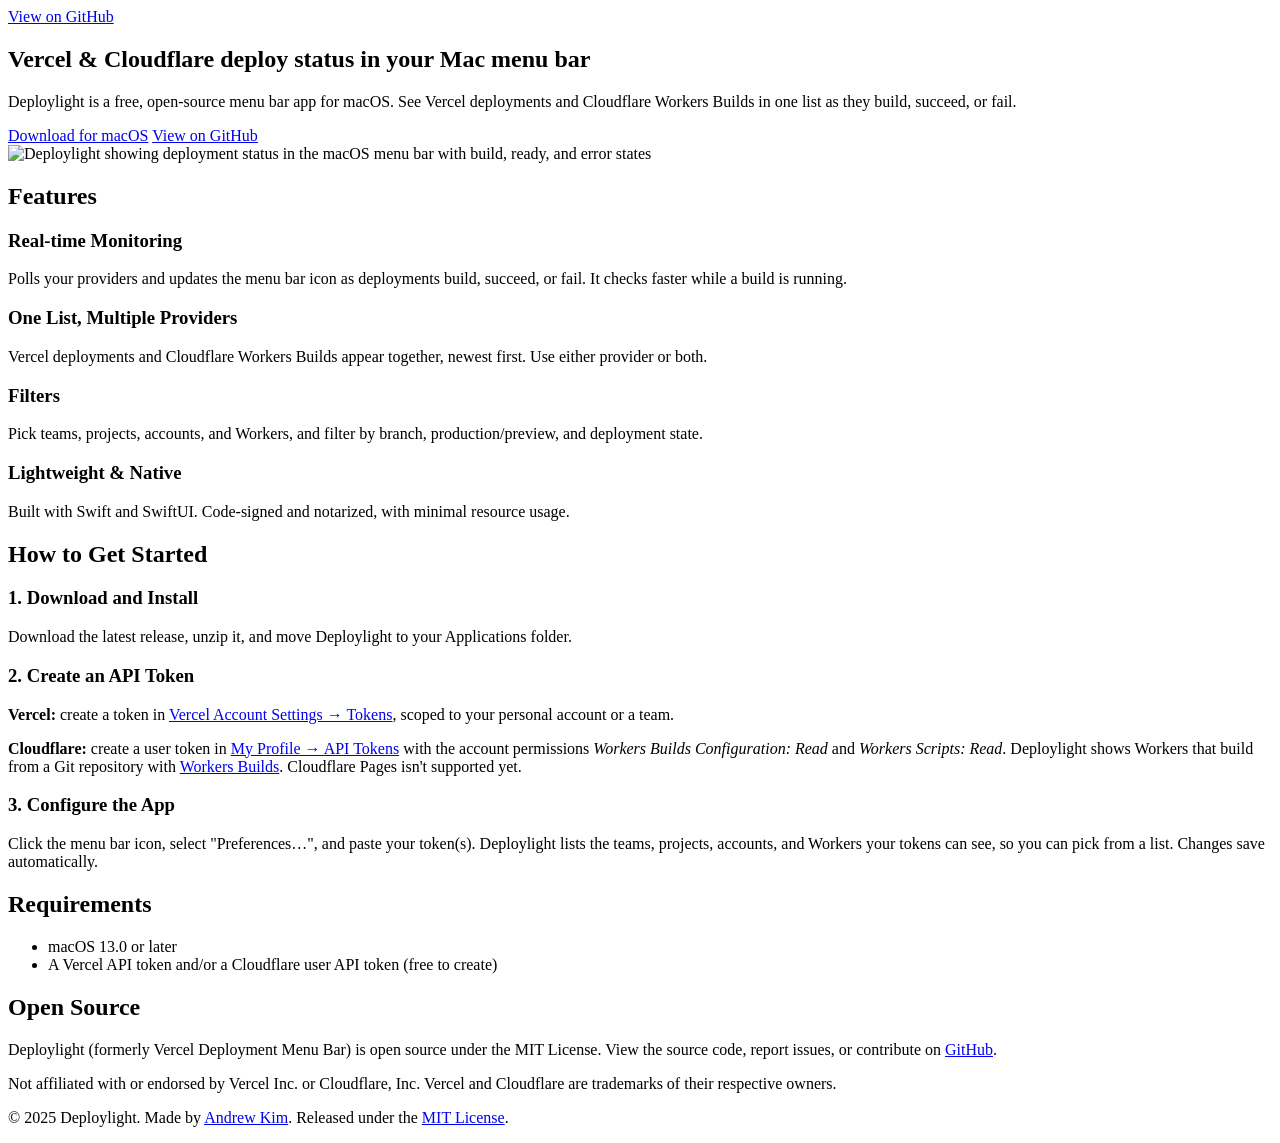
==== docs/index.html @ ec2c2f16 "Credit the maker in the site footer and README Co-Authored-By: Claude Fable 5.2 <noreply@anthropic.c" ====
<!DOCTYPE html>
<html lang="en">
<head>
    <meta charset="UTF-8">
    <meta name="viewport" content="width=device-width, initial-scale=1.0">
    <meta name="description" content="Vercel and Cloudflare deploy status in your Mac menu bar. Deploylight is a free, open-source macOS app that shows Vercel deployments and Cloudflare Workers Builds as they build, succeed, or fail.">
    <title>Vercel &amp; Cloudflare Deploy Status in Your Mac Menu Bar | Deploylight</title>
    <link rel="canonical" href="https://deploylight.akim.workers.dev/">
    <link rel="stylesheet" href="style.css">

    <!-- Structured Data -->
    <script type="application/ld+json">
    {
      "@context": "https://schema.org",
      "@type": "SoftwareApplication",
      "name": "Deploylight",
      "alternateName": "Vercel Deployment Menu Bar",
      "operatingSystem": "macOS 13+",
      "applicationCategory": "DeveloperApplication",
      "description": "Open-source macOS menu bar app that shows Vercel deployment and Cloudflare Workers Builds status in real time.",
      "url": "https://deploylight.akim.workers.dev/",
      "downloadUrl": "https://github.com/andrewk17/deploylight/releases",
      "screenshot": "https://deploylight.akim.workers.dev/img/vercel-menu-bar-deployment-status-macos.png",
      "license": "https://opensource.org/licenses/MIT",
      "offers": { "@type": "Offer", "price": "0", "priceCurrency": "USD" }
    }
    </script>
</head>
<body>
    <header>
        <div class="container">
            <nav>
                <a href="https://github.com/andrewk17/deploylight" class="github-link">View on GitHub</a>
            </nav>
        </div>
    </header>

    <main>
        <section class="hero">
            <div class="container">
                <h1>Vercel &amp; Cloudflare deploy status in your Mac menu bar</h1>
                <p class="subhead">Deploylight is a free, open-source menu bar app for macOS. See Vercel deployments and Cloudflare Workers Builds in one list as they build, succeed, or fail.</p>

                <div class="cta-buttons">
                    <a href="https://github.com/andrewk17/deploylight/releases/latest" class="btn btn-primary">Download for macOS</a>
                    <a href="https://github.com/andrewk17/deploylight" class="btn btn-secondary">View on GitHub</a>
                </div>
            </div>
        </section>

        <section class="screenshot-section">
            <div class="container">
                <img src="img/vercel-menu-bar-deployment-status-macos.png"
                     alt="Deploylight showing deployment status in the macOS menu bar with build, ready, and error states"
                     class="main-screenshot">
            </div>
        </section>

        <section class="features">
            <div class="container">
                <h2>Features</h2>
                <div class="feature-grid">
                    <div class="feature">
                        <h3>Real-time Monitoring</h3>
                        <p>Polls your providers and updates the menu bar icon as deployments build, succeed, or fail. It checks faster while a build is running.</p>
                    </div>
                    <div class="feature">
                        <h3>One List, Multiple Providers</h3>
                        <p>Vercel deployments and Cloudflare Workers Builds appear together, newest first. Use either provider or both.</p>
                    </div>
                    <div class="feature">
                        <h3>Filters</h3>
                        <p>Pick teams, projects, accounts, and Workers, and filter by branch, production/preview, and deployment state.</p>
                    </div>
                    <div class="feature">
                        <h3>Lightweight &amp; Native</h3>
                        <p>Built with Swift and SwiftUI. Code-signed and notarized, with minimal resource usage.</p>
                    </div>
                </div>
            </div>
        </section>

        <section class="how-to">
            <div class="container">
                <h2>How to Get Started</h2>

                <div class="step">
                    <h3>1. Download and Install</h3>
                    <p>Download the latest release, unzip it, and move Deploylight to your Applications folder.</p>
                </div>

                <div class="step">
                    <h3>2. Create an API Token</h3>
                    <p><strong>Vercel:</strong> create a token in <a href="https://vercel.com/account/tokens" target="_blank" rel="noopener">Vercel Account Settings → Tokens</a>, scoped to your personal account or a team.</p>
                    <p><strong>Cloudflare:</strong> create a user token in <a href="https://dash.cloudflare.com/profile/api-tokens" target="_blank" rel="noopener">My Profile → API Tokens</a> with the account permissions <em>Workers Builds Configuration: Read</em> and <em>Workers Scripts: Read</em>. Deploylight shows Workers that build from a Git repository with <a href="https://developers.cloudflare.com/workers/ci-cd/builds/" target="_blank" rel="noopener">Workers Builds</a>. Cloudflare Pages isn't supported yet.</p>
                </div>

                <div class="step">
                    <h3>3. Configure the App</h3>
                    <p>Click the menu bar icon, select "Preferences…", and paste your token(s). Deploylight lists the teams, projects, accounts, and Workers your tokens can see, so you can pick from a list. Changes save automatically.</p>
                </div>
            </div>
        </section>

        <section class="requirements">
            <div class="container">
                <h2>Requirements</h2>
                <ul>
                    <li>macOS 13.0 or later</li>
                    <li>A Vercel API token and/or a Cloudflare user API token (free to create)</li>
                </ul>
            </div>
        </section>

        <section class="open-source">
            <div class="container">
                <h2>Open Source</h2>
                <p>Deploylight (formerly Vercel Deployment Menu Bar) is open source under the MIT License. View the source code, report issues, or contribute on <a href="https://github.com/andrewk17/deploylight">GitHub</a>.</p>
            </div>
        </section>
    </main>

    <footer>
        <div class="container">
            <p class="disclaimer">Not affiliated with or endorsed by Vercel Inc. or Cloudflare, Inc. Vercel and Cloudflare are trademarks of their respective owners.</p>
            <p>&copy; 2025 Deploylight. Made by <a href="https://andrewkim.me" rel="author">Andrew Kim</a>. Released under the <a href="https://opensource.org/licenses/MIT">MIT License</a>.</p>
        </div>
    </footer>
</body>
</html>
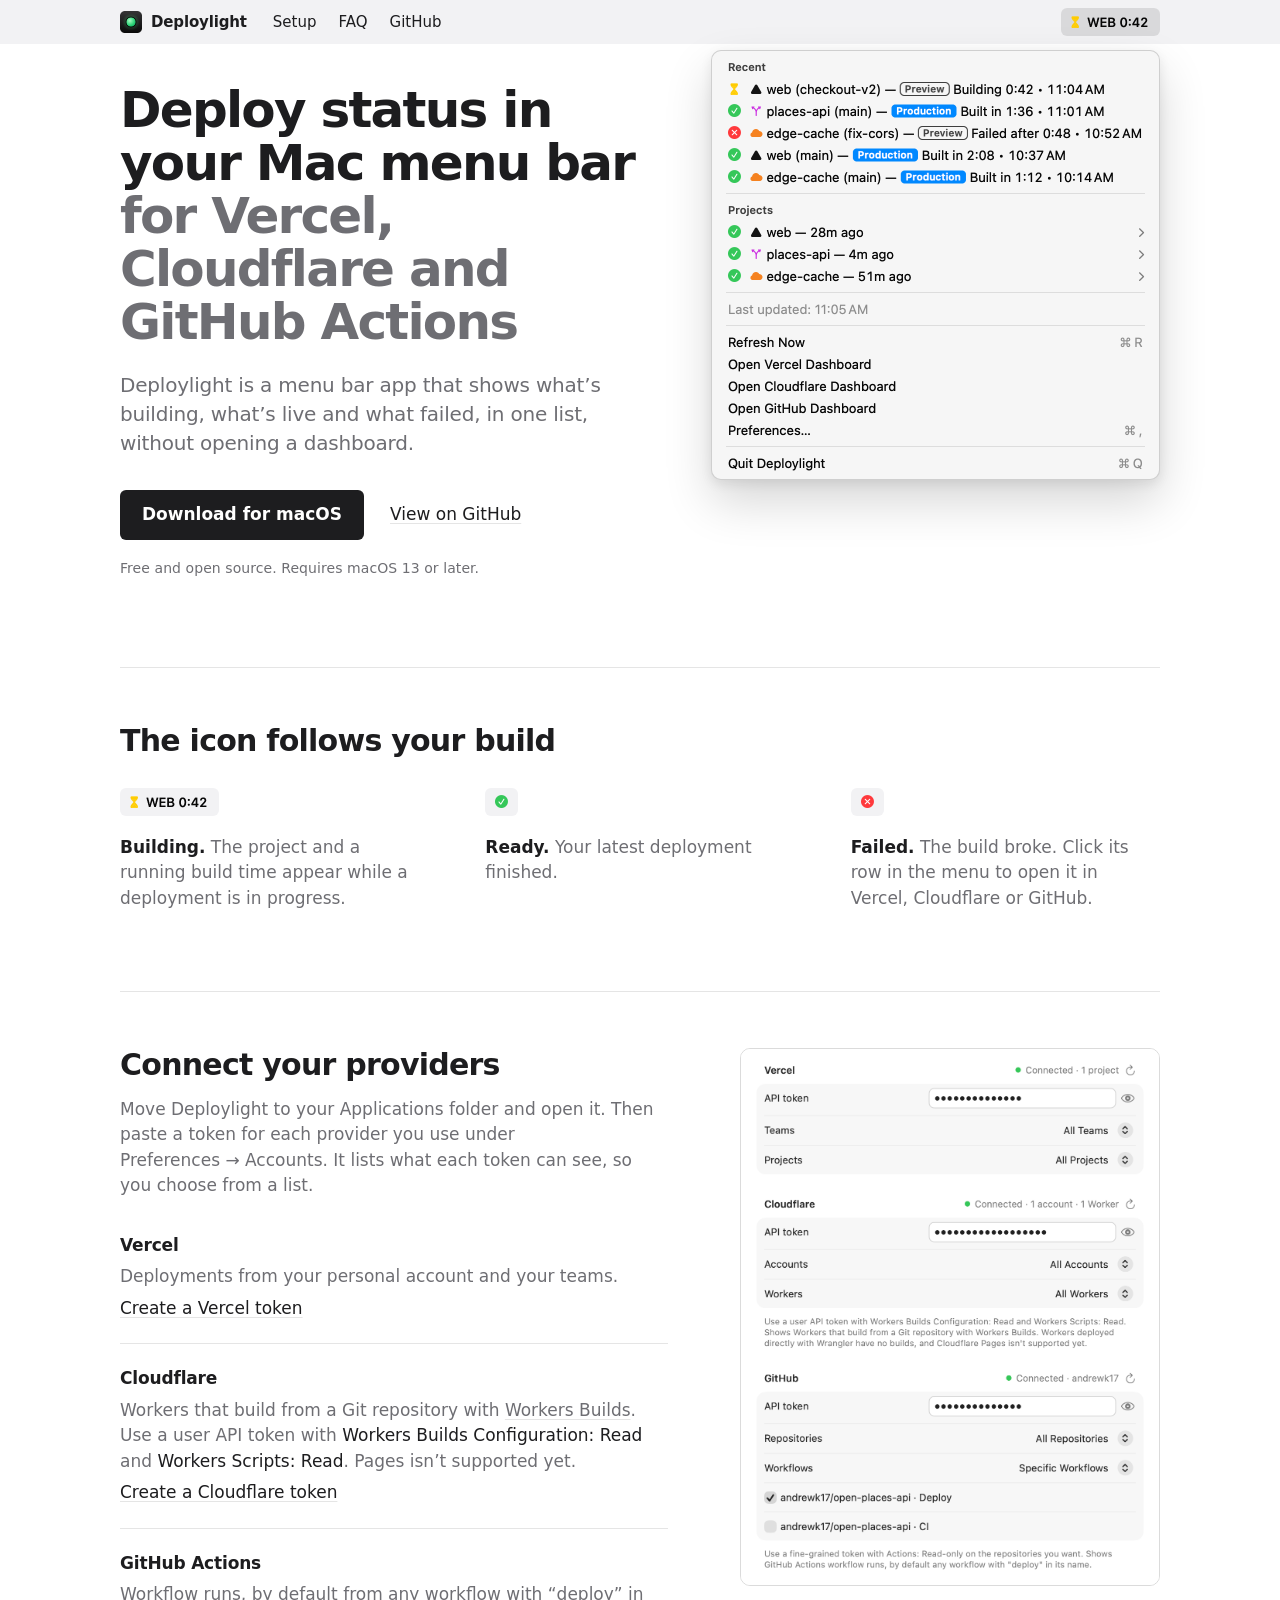
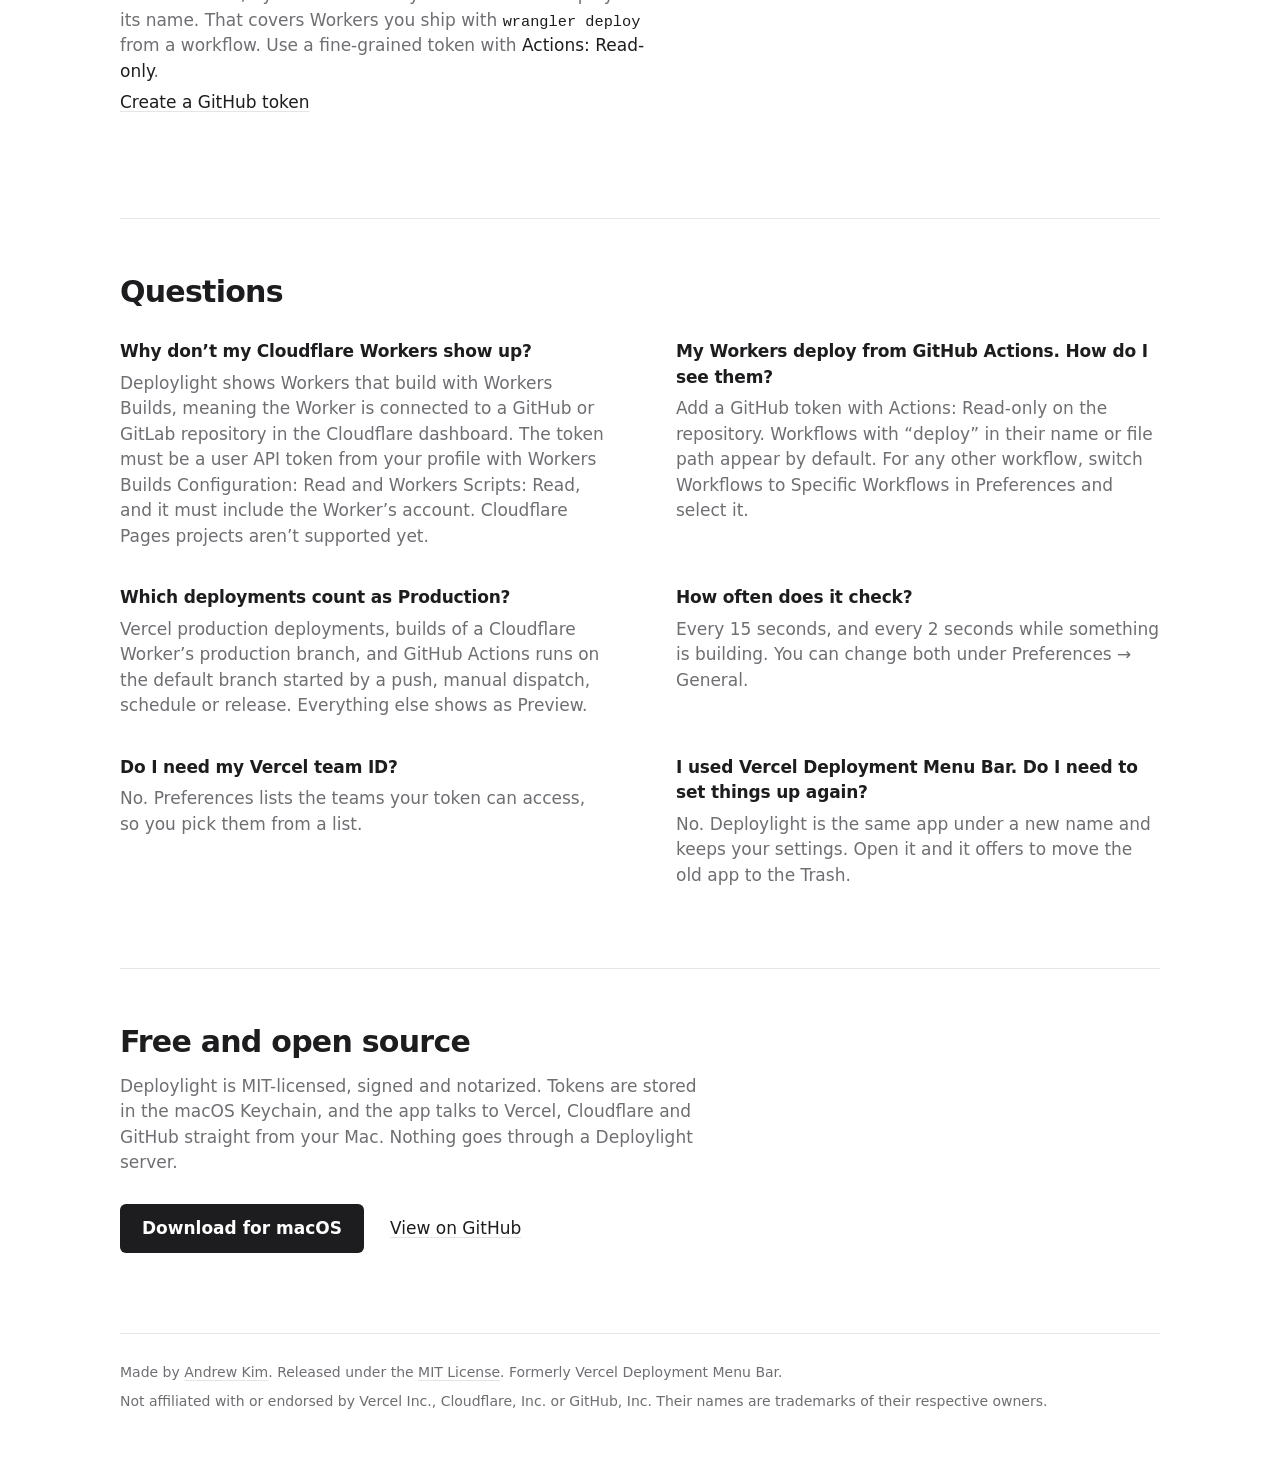
==== commit c4845acc: "Redesign the site and README around the real menu The site header doubles as the Mac menu bar, with " ====
--- a/docs/index.html
+++ b/docs/index.html
@@ -3,127 +3,292 @@
 <head>
     <meta charset="UTF-8">
     <meta name="viewport" content="width=device-width, initial-scale=1.0">
-    <meta name="description" content="Vercel and Cloudflare deploy status in your Mac menu bar. Deploylight is a free, open-source macOS app that shows Vercel deployments and Cloudflare Workers Builds as they build, succeed, or fail.">
-    <title>Vercel &amp; Cloudflare Deploy Status in Your Mac Menu Bar | Deploylight</title>
-    <link rel="canonical" href="https://deploylight.akim.workers.dev/">
+    <meta name="color-scheme" content="light dark">
+    <meta name="description" content="Deploylight is a free, open-source macOS menu bar app that shows Vercel deployments, Cloudflare Workers Builds and GitHub Actions runs as they build, succeed or fail.">
+    <title>Vercel, Cloudflare &amp; GitHub Deploy Status in Your Mac Menu Bar | Deploylight</title>
+    <link rel="canonical" href="https://deploylight.andrewkim.me/">
+    <meta property="og:type" content="website">
+    <meta property="og:site_name" content="Deploylight">
+    <meta property="og:url" content="https://deploylight.andrewkim.me/">
+    <meta property="og:title" content="Deploylight: deploy status in your Mac menu bar">
+    <meta property="og:description" content="Vercel deployments, Cloudflare Workers Builds and GitHub Actions runs in one list. Free and open source.">
+    <meta property="og:image" content="https://deploylight.andrewkim.me/img/deploylight-share.png">
+    <meta property="og:image:width" content="1200">
+    <meta property="og:image:height" content="630">
+    <meta property="og:image:alt" content="The Deploylight menu open under its menu bar icon, listing recent deployments from Vercel, GitHub Actions and Cloudflare.">
+    <meta name="twitter:card" content="summary_large_image">
+    <link rel="icon" type="image/png" href="img/deploylight-icon.png">
     <link rel="stylesheet" href="style.css">
 
-    <!-- Structured Data -->
     <script type="application/ld+json">
     {
       "@context": "https://schema.org",
-      "@type": "SoftwareApplication",
-      "name": "Deploylight",
-      "alternateName": "Vercel Deployment Menu Bar",
-      "operatingSystem": "macOS 13+",
-      "applicationCategory": "DeveloperApplication",
-      "description": "Open-source macOS menu bar app that shows Vercel deployment and Cloudflare Workers Builds status in real time.",
-      "url": "https://deploylight.akim.workers.dev/",
-      "downloadUrl": "https://github.com/andrewk17/deploylight/releases",
-      "screenshot": "https://deploylight.akim.workers.dev/img/vercel-menu-bar-deployment-status-macos.png",
-      "license": "https://opensource.org/licenses/MIT",
-      "offers": { "@type": "Offer", "price": "0", "priceCurrency": "USD" }
+      "@graph": [
+        {
+          "@type": "WebSite",
+          "name": "Deploylight",
+          "url": "https://deploylight.andrewkim.me/"
+        },
+        {
+          "@type": "SoftwareApplication",
+          "name": "Deploylight",
+          "alternateName": "Vercel Deployment Menu Bar",
+          "description": "Deploylight is a free, open-source macOS menu bar app that shows Vercel deployments, Cloudflare Workers Builds and GitHub Actions runs as they build, succeed or fail.",
+          "operatingSystem": "macOS 13 or later",
+          "applicationCategory": "DeveloperApplication",
+          "url": "https://deploylight.andrewkim.me/",
+          "downloadUrl": "https://github.com/andrewk17/deploylight/releases/latest",
+          "image": "https://deploylight.andrewkim.me/img/deploylight-icon.png",
+          "screenshot": "https://deploylight.andrewkim.me/img/deploylight-menu-bar-light.png",
+          "isAccessibleForFree": true,
+          "license": "https://opensource.org/licenses/MIT",
+          "offers": {
+            "@type": "Offer",
+            "price": "0",
+            "priceCurrency": "USD"
+          },
+          "author": {
+            "@type": "Person",
+            "name": "Andrew Kim",
+            "url": "https://andrewkim.me"
+          },
+          "sameAs": [
+            "https://github.com/andrewk17/deploylight"
+          ]
+        },
+        {
+          "@type": "FAQPage",
+          "mainEntity": [
+            {
+              "@type": "Question",
+              "name": "Why don’t my Cloudflare Workers show up?",
+              "acceptedAnswer": {
+                "@type": "Answer",
+                "text": "Deploylight shows Workers that build with Workers Builds, meaning the Worker is connected to a GitHub or GitLab repository in the Cloudflare dashboard. The token must be a user API token from your profile with Workers Builds Configuration: Read and Workers Scripts: Read, and it must include the Worker’s account. Cloudflare Pages projects aren’t supported yet."
+              }
+            },
+            {
+              "@type": "Question",
+              "name": "My Workers deploy from GitHub Actions. How do I see them?",
+              "acceptedAnswer": {
+                "@type": "Answer",
+                "text": "Add a GitHub token with Actions: Read-only on the repository. Workflows with “deploy” in their name or file path appear by default. For any other workflow, switch Workflows to Specific Workflows in Preferences and select it."
+              }
+            },
+            {
+              "@type": "Question",
+              "name": "Which deployments count as Production?",
+              "acceptedAnswer": {
+                "@type": "Answer",
+                "text": "Vercel production deployments, builds of a Cloudflare Worker’s production branch, and GitHub Actions runs on the default branch started by a push, manual dispatch, schedule or release. Everything else shows as Preview."
+              }
+            },
+            {
+              "@type": "Question",
+              "name": "How often does it check?",
+              "acceptedAnswer": {
+                "@type": "Answer",
+                "text": "Every 15 seconds, and every 2 seconds while something is building. You can change both under Preferences → General."
+              }
+            },
+            {
+              "@type": "Question",
+              "name": "Do I need my Vercel team ID?",
+              "acceptedAnswer": {
+                "@type": "Answer",
+                "text": "No. Preferences lists the teams your token can access, so you pick them from a list."
+              }
+            },
+            {
+              "@type": "Question",
+              "name": "I used Vercel Deployment Menu Bar. Do I need to set things up again?",
+              "acceptedAnswer": {
+                "@type": "Answer",
+                "text": "No. Deploylight is the same app under a new name and keeps your settings. Open it and it offers to move the old app to the Trash."
+              }
+            }
+          ]
+        }
+      ]
     }
     </script>
 </head>
 <body>
-    <header>
-        <div class="container">
-            <nav>
-                <a href="https://github.com/andrewk17/deploylight" class="github-link">View on GitHub</a>
+    <header class="bar">
+        <div class="wrap bar-row">
+            <a class="brand" href="/">
+                <img src="img/deploylight-icon.png" alt="" width="22" height="22">
+                Deploylight
+            </a>
+            <nav class="bar-nav">
+                <a href="#setup">Setup</a>
+                <a href="#faq">FAQ</a>
+                <a href="https://github.com/andrewk17/deploylight">GitHub</a>
             </nav>
+            <span class="status-item bar-status" aria-hidden="true">
+                <picture>
+                    <source srcset="img/status-building-dark.png" media="(prefers-color-scheme: dark)">
+                    <img src="img/status-building-light.png" alt="" width="81" height="22">
+                </picture>
+            </span>
         </div>
     </header>
 
     <main>
         <section class="hero">
-            <div class="container">
-                <h1>Vercel &amp; Cloudflare deploy status in your Mac menu bar</h1>
-                <p class="subhead">Deploylight is a free, open-source menu bar app for macOS. See Vercel deployments and Cloudflare Workers Builds in one list as they build, succeed, or fail.</p>
-
-                <div class="cta-buttons">
-                    <a href="https://github.com/andrewk17/deploylight/releases/latest" class="btn btn-primary">Download for macOS</a>
-                    <a href="https://github.com/andrewk17/deploylight" class="btn btn-secondary">View on GitHub</a>
+            <div class="wrap hero-grid">
+                <div class="hero-copy">
+                    <h1>Deploy status in your Mac menu bar <span>for Vercel, Cloudflare and GitHub Actions</span></h1>
+                    <p class="lede">Deploylight is a menu bar app that shows what&rsquo;s building, what&rsquo;s live and what failed, in one list, without opening a dashboard.</p>
+                    <p class="actions">
+                        <a class="button" href="https://github.com/andrewk17/deploylight/releases/latest">Download for macOS</a>
+                        <a href="https://github.com/andrewk17/deploylight">View on GitHub</a>
+                    </p>
+                    <p class="note">Free and open source. Requires macOS 13 or later.</p>
                 </div>
-            </div>
-        </section>
-
-        <section class="screenshot-section">
-            <div class="container">
-                <img src="img/vercel-menu-bar-deployment-status-macos.png"
-                     alt="Deploylight showing deployment status in the macOS menu bar with build, ready, and error states"
-                     class="main-screenshot">
-            </div>
-        </section>
-
-        <section class="features">
-            <div class="container">
-                <h2>Features</h2>
-                <div class="feature-grid">
-                    <div class="feature">
-                        <h3>Real-time Monitoring</h3>
-                        <p>Polls your providers and updates the menu bar icon as deployments build, succeed, or fail. It checks faster while a build is running.</p>
-                    </div>
-                    <div class="feature">
-                        <h3>One List, Multiple Providers</h3>
-                        <p>Vercel deployments and Cloudflare Workers Builds appear together, newest first. Use either provider or both.</p>
-                    </div>
-                    <div class="feature">
-                        <h3>Filters</h3>
-                        <p>Pick teams, projects, accounts, and Workers, and filter by branch, production/preview, and deployment state.</p>
-                    </div>
-                    <div class="feature">
-                        <h3>Lightweight &amp; Native</h3>
-                        <p>Built with Swift and SwiftUI. Code-signed and notarized, with minimal resource usage.</p>
+
+                <figure class="menu-figure">
+                    <span class="status-item figure-status" aria-hidden="true">
+                        <picture>
+                            <source srcset="img/status-building-dark.png" media="(prefers-color-scheme: dark)">
+                            <img src="img/status-building-light.png" alt="" width="81" height="22">
+                        </picture>
+                    </span>
+                    <div class="menu">
+                        <picture>
+                            <source srcset="img/deploylight-menu-dark.png" media="(prefers-color-scheme: dark)">
+                            <img src="img/deploylight-menu-light.png" width="447" height="428"
+                                 alt="The Deploylight menu. Recent deployments from Vercel, GitHub Actions and Cloudflare, each with its branch, a Production or Preview badge, build time and start time: one building, one failed, three ready. Below, a Projects list with each project's latest production deployment.">
+                        </picture>
+                    </div>
+                </figure>
+            </div>
+        </section>
+
+        <section class="section">
+            <div class="wrap">
+                <h2>The icon follows your build</h2>
+                <dl class="states">
+                    <div>
+                        <dt>
+                            <span class="status-item">
+                                <picture>
+                                    <source srcset="img/status-building-dark.png" media="(prefers-color-scheme: dark)">
+                                    <img src="img/status-building-light.png" alt="Hourglass, WEB 0:42" width="81" height="22">
+                                </picture>
+                            </span>
+                        </dt>
+                        <dd><strong>Building.</strong> The project and a running build time appear while a deployment is in progress.</dd>
+                    </div>
+                    <div>
+                        <dt>
+                            <span class="status-item">
+                                <picture>
+                                    <source srcset="img/status-ready-dark.png" media="(prefers-color-scheme: dark)">
+                                    <img src="img/status-ready-light.png" alt="Green check" width="15" height="22">
+                                </picture>
+                            </span>
+                        </dt>
+                        <dd><strong>Ready.</strong> Your latest deployment finished.</dd>
+                    </div>
+                    <div>
+                        <dt>
+                            <span class="status-item">
+                                <picture>
+                                    <source srcset="img/status-failed-dark.png" media="(prefers-color-scheme: dark)">
+                                    <img src="img/status-failed-light.png" alt="Red cross" width="15" height="22">
+                                </picture>
+                            </span>
+                        </dt>
+                        <dd><strong>Failed.</strong> The build broke. Click its row in the menu to open it in Vercel, Cloudflare or GitHub.</dd>
+                    </div>
+                </dl>
+            </div>
+        </section>
+
+        <section class="section" id="setup">
+            <div class="wrap setup-grid">
+                <div>
+                    <h2>Connect your providers</h2>
+                    <p class="intro">Move Deploylight to your Applications folder and open it. Then paste a token for each provider you use under Preferences&nbsp;&rarr;&nbsp;Accounts. It lists what each token can see, so you choose from a list.</p>
+
+                    <div class="providers">
+                        <article>
+                            <h3>Vercel</h3>
+                            <p>Deployments from your personal account and your teams.</p>
+                            <p><a href="https://vercel.com/account/tokens" target="_blank" rel="noopener">Create a Vercel token</a></p>
+                        </article>
+                        <article>
+                            <h3>Cloudflare</h3>
+                            <p>Workers that build from a Git repository with <a href="https://developers.cloudflare.com/workers/ci-cd/builds/" target="_blank" rel="noopener">Workers Builds</a>. Use a user API token with <em>Workers Builds Configuration: Read</em> and <em>Workers Scripts: Read</em>. Pages isn&rsquo;t supported yet.</p>
+                            <p><a href="https://dash.cloudflare.com/profile/api-tokens" target="_blank" rel="noopener">Create a Cloudflare token</a></p>
+                        </article>
+                        <article>
+                            <h3>GitHub Actions</h3>
+                            <p>Workflow runs, by default from any workflow with &ldquo;deploy&rdquo; in its name. That covers Workers you ship with <code>wrangler deploy</code> from a workflow. Use a fine-grained token with <em>Actions: Read-only</em>.</p>
+                            <p><a href="https://github.com/settings/personal-access-tokens/new" target="_blank" rel="noopener">Create a GitHub token</a></p>
+                        </article>
                     </div>
                 </div>
-            </div>
-        </section>
-
-        <section class="how-to">
-            <div class="container">
-                <h2>How to Get Started</h2>
-
-                <div class="step">
-                    <h3>1. Download and Install</h3>
-                    <p>Download the latest release, unzip it, and move Deploylight to your Applications folder.</p>
+
+                <figure class="accounts">
+                    <picture>
+                        <source srcset="img/deploylight-accounts-dark.png" media="(prefers-color-scheme: dark)">
+                        <img src="img/deploylight-accounts-light.png" width="540" height="700" loading="lazy"
+                             alt="Deploylight Preferences, Accounts tab: Vercel, Cloudflare and GitHub each show Connected, with pickers for teams, projects, accounts, Workers, repositories and workflows.">
+                    </picture>
+                </figure>
+            </div>
+        </section>
+
+        <section class="section" id="faq">
+            <div class="wrap">
+                <h2>Questions</h2>
+                <div class="faq">
+                    <article>
+                        <h3>Why don’t my Cloudflare Workers show up?</h3>
+                        <p>Deploylight shows Workers that build with Workers Builds, meaning the Worker is connected to a GitHub or GitLab repository in the Cloudflare dashboard. The token must be a user API token from your profile with Workers Builds Configuration: Read and Workers Scripts: Read, and it must include the Worker’s account. Cloudflare Pages projects aren’t supported yet.</p>
+                    </article>
+                    <article>
+                        <h3>My Workers deploy from GitHub Actions. How do I see them?</h3>
+                        <p>Add a GitHub token with Actions: Read-only on the repository. Workflows with “deploy” in their name or file path appear by default. For any other workflow, switch Workflows to Specific Workflows in Preferences and select it.</p>
+                    </article>
+                    <article>
+                        <h3>Which deployments count as Production?</h3>
+                        <p>Vercel production deployments, builds of a Cloudflare Worker’s production branch, and GitHub Actions runs on the default branch started by a push, manual dispatch, schedule or release. Everything else shows as Preview.</p>
+                    </article>
+                    <article>
+                        <h3>How often does it check?</h3>
+                        <p>Every 15 seconds, and every 2 seconds while something is building. You can change both under Preferences → General.</p>
+                    </article>
+                    <article>
+                        <h3>Do I need my Vercel team ID?</h3>
+                        <p>No. Preferences lists the teams your token can access, so you pick them from a list.</p>
+                    </article>
+                    <article>
+                        <h3>I used Vercel Deployment Menu Bar. Do I need to set things up again?</h3>
+                        <p>No. Deploylight is the same app under a new name and keeps your settings. Open it and it offers to move the old app to the Trash.</p>
+                    </article>
                 </div>
-
-                <div class="step">
-                    <h3>2. Create an API Token</h3>
-                    <p><strong>Vercel:</strong> create a token in <a href="https://vercel.com/account/tokens" target="_blank" rel="noopener">Vercel Account Settings → Tokens</a>, scoped to your personal account or a team.</p>
-                    <p><strong>Cloudflare:</strong> create a user token in <a href="https://dash.cloudflare.com/profile/api-tokens" target="_blank" rel="noopener">My Profile → API Tokens</a> with the account permissions <em>Workers Builds Configuration: Read</em> and <em>Workers Scripts: Read</em>. Deploylight shows Workers that build from a Git repository with <a href="https://developers.cloudflare.com/workers/ci-cd/builds/" target="_blank" rel="noopener">Workers Builds</a>. Cloudflare Pages isn't supported yet.</p>
-                </div>
-
-                <div class="step">
-                    <h3>3. Configure the App</h3>
-                    <p>Click the menu bar icon, select "Preferences…", and paste your token(s). Deploylight lists the teams, projects, accounts, and Workers your tokens can see, so you can pick from a list. Changes save automatically.</p>
-                </div>
-            </div>
-        </section>
-
-        <section class="requirements">
-            <div class="container">
-                <h2>Requirements</h2>
-                <ul>
-                    <li>macOS 13.0 or later</li>
-                    <li>A Vercel API token and/or a Cloudflare user API token (free to create)</li>
-                </ul>
-            </div>
-        </section>
-
-        <section class="open-source">
-            <div class="container">
-                <h2>Open Source</h2>
-                <p>Deploylight (formerly Vercel Deployment Menu Bar) is open source under the MIT License. View the source code, report issues, or contribute on <a href="https://github.com/andrewk17/deploylight">GitHub</a>.</p>
+            </div>
+        </section>
+
+        <section class="section">
+            <div class="wrap closing">
+                <h2>Free and open source</h2>
+                <p class="intro">Deploylight is MIT-licensed, signed and notarized. Tokens are stored in the macOS Keychain, and the app talks to Vercel, Cloudflare and GitHub straight from your Mac. Nothing goes through a Deploylight server.</p>
+                <p class="actions">
+                    <a class="button" href="https://github.com/andrewk17/deploylight/releases/latest">Download for macOS</a>
+                    <a href="https://github.com/andrewk17/deploylight">View on GitHub</a>
+                </p>
             </div>
         </section>
     </main>
 
     <footer>
-        <div class="container">
-            <p class="disclaimer">Not affiliated with or endorsed by Vercel Inc. or Cloudflare, Inc. Vercel and Cloudflare are trademarks of their respective owners.</p>
-            <p>&copy; 2025 Deploylight. Made by <a href="https://andrewkim.me" rel="author">Andrew Kim</a>. Released under the <a href="https://opensource.org/licenses/MIT">MIT License</a>.</p>
+        <div class="wrap">
+            <p>Made by <a href="https://andrewkim.me" rel="author">Andrew Kim</a>. Released under the <a href="https://opensource.org/licenses/MIT">MIT License</a>. Formerly Vercel Deployment Menu Bar.</p>
+            <p>Not affiliated with or endorsed by Vercel Inc., Cloudflare, Inc. or GitHub, Inc. Their names are trademarks of their respective owners.</p>
         </div>
     </footer>
 </body>
--- a/docs/style.css
+++ b/docs/style.css
@@ -0,0 +1,431 @@
+/* Deploylight site. The page is laid out like a Mac desktop: the header is the menu
+   bar and the menu hangs from the status item. Color comes only from the status icons. */
+
+:root {
+    color-scheme: light dark;
+    --page: #ffffff;
+    --ink: #1d1d1f;
+    --ink-soft: #6e6e73;
+    --rule: rgba(0, 0, 0, 0.1);
+    --bar: #f2f2f4;
+    --highlight: rgba(0, 0, 0, 0.1);
+    --menu: #f6f6f6;
+    --menu-edge: rgba(0, 0, 0, 0.16);
+    --menu-shadow: 0 22px 48px rgba(0, 0, 0, 0.16), 0 4px 12px rgba(0, 0, 0, 0.08);
+    --button: #1d1d1f;
+    --button-ink: #ffffff;
+    --frame: rgba(0, 0, 0, 0.14);
+}
+
+@media (prefers-color-scheme: dark) {
+    :root {
+        --page: #151516;
+        --ink: #f5f5f7;
+        --ink-soft: #a1a1a6;
+        --rule: rgba(255, 255, 255, 0.13);
+        --bar: #212123;
+        --highlight: rgba(255, 255, 255, 0.16);
+        --menu: #2a2a2c;
+        --menu-edge: rgba(255, 255, 255, 0.18);
+        --menu-shadow: 0 22px 48px rgba(0, 0, 0, 0.55), 0 0 0 0.5px rgba(0, 0, 0, 0.8);
+        --button: #f5f5f7;
+        --button-ink: #1d1d1f;
+        --frame: rgba(255, 255, 255, 0.16);
+    }
+}
+
+* {
+    margin: 0;
+    padding: 0;
+    box-sizing: border-box;
+}
+
+body {
+    font-family: -apple-system, BlinkMacSystemFont, "SF Pro Text", system-ui, "Segoe UI", Roboto, Helvetica, Arial, sans-serif;
+    font-size: 17px;
+    line-height: 1.5;
+    color: var(--ink);
+    background: var(--page);
+    -webkit-font-smoothing: antialiased;
+    text-rendering: optimizeLegibility;
+}
+
+img {
+    display: block;
+    max-width: 100%;
+    height: auto;
+}
+
+a {
+    color: inherit;
+    text-decoration: underline;
+    text-decoration-color: var(--rule);
+    text-decoration-thickness: 1px;
+    text-underline-offset: 0.2em;
+}
+
+a:hover {
+    text-decoration-color: currentColor;
+}
+
+.wrap {
+    max-width: 1096px;
+    margin: 0 auto;
+    padding: 0 28px;
+}
+
+/* Menu bar */
+.bar {
+    background: var(--bar);
+}
+
+.bar-row {
+    display: flex;
+    align-items: center;
+    gap: 26px;
+    height: 44px;
+    font-size: 15px;
+}
+
+.bar a {
+    text-decoration: none;
+}
+
+.brand {
+    display: flex;
+    align-items: center;
+    gap: 9px;
+    font-weight: 700;
+    letter-spacing: -0.01em;
+}
+
+.bar-nav {
+    display: flex;
+    gap: 22px;
+    font-weight: 500;
+}
+
+.bar-nav a:hover {
+    text-decoration: underline;
+    text-decoration-thickness: 1px;
+    text-underline-offset: 0.25em;
+}
+
+.status-item {
+    display: inline-flex;
+    align-items: center;
+    height: 28px;
+    padding: 0 9px;
+    border-radius: 6px;
+    background: var(--highlight);
+}
+
+.bar-status {
+    margin-left: auto;
+}
+
+/* Hero */
+.hero-grid {
+    display: grid;
+    grid-template-columns: minmax(0, 1fr) 449px;
+    column-gap: 72px;
+    padding-bottom: 88px;
+}
+
+.hero-copy {
+    align-self: center;
+    padding-top: 40px;
+}
+
+h1 {
+    font-size: 50px;
+    font-weight: 700;
+    line-height: 1.06;
+    letter-spacing: -0.035em;
+    text-wrap: balance;
+}
+
+h1 span {
+    display: block;
+    color: var(--ink-soft);
+}
+
+.lede {
+    max-width: 30em;
+    margin-top: 22px;
+    font-size: 20px;
+    line-height: 1.45;
+    letter-spacing: -0.01em;
+    color: var(--ink-soft);
+}
+
+.actions {
+    display: flex;
+    flex-wrap: wrap;
+    align-items: center;
+    gap: 14px 26px;
+    margin-top: 32px;
+    font-weight: 500;
+}
+
+.button {
+    display: inline-block;
+    padding: 12px 22px;
+    border-radius: 6px;
+    background: var(--button);
+    color: var(--button-ink);
+    font-weight: 600;
+    text-decoration: none;
+}
+
+.button:hover {
+    opacity: 0.86;
+}
+
+.note {
+    margin-top: 18px;
+    font-size: 14px;
+    letter-spacing: 0.005em;
+    color: var(--ink-soft);
+}
+
+/* The menu hangs just under the bar, at the size it has on a Mac. */
+.menu-figure {
+    margin-top: 6px;
+}
+
+.figure-status {
+    display: none;
+}
+
+.menu {
+    border: 1px solid var(--menu-edge);
+    border-radius: 10px;
+    background: var(--menu);
+    box-shadow: var(--menu-shadow);
+    overflow: hidden;
+}
+
+/* Sections */
+.section {
+    padding-bottom: 80px;
+}
+
+/* One rule above each section, as wide as the text. */
+.section > .wrap::before {
+    content: "";
+    display: block;
+    grid-column: 1 / -1;
+    margin-bottom: 56px;
+    border-top: 1px solid var(--rule);
+}
+
+h2 {
+    font-size: 30px;
+    font-weight: 700;
+    line-height: 1.15;
+    letter-spacing: -0.025em;
+}
+
+.intro {
+    max-width: 34em;
+    margin-top: 14px;
+    color: var(--ink-soft);
+}
+
+/* Status icon states */
+.states {
+    display: grid;
+    grid-template-columns: repeat(3, minmax(0, 1fr));
+    gap: 28px 56px;
+    margin-top: 30px;
+}
+
+.states .status-item {
+    background: var(--bar);
+}
+
+.states dd {
+    margin-top: 14px;
+    color: var(--ink-soft);
+}
+
+.states strong {
+    font-weight: 600;
+    color: var(--ink);
+}
+
+/* Setup */
+.setup-grid {
+    display: grid;
+    grid-template-columns: minmax(0, 1fr) 420px;
+    column-gap: 72px;
+    align-items: start;
+}
+
+.providers {
+    margin-top: 12px;
+}
+
+.providers article {
+    padding: 22px 0;
+}
+
+.providers article + article {
+    border-top: 1px solid var(--rule);
+}
+
+h3 {
+    font-size: 17px;
+    font-weight: 600;
+    letter-spacing: -0.01em;
+}
+
+.providers p {
+    max-width: 34em;
+    margin-top: 6px;
+    color: var(--ink-soft);
+}
+
+.providers p:last-child {
+    color: var(--ink);
+    font-weight: 500;
+}
+
+.providers em {
+    font-style: normal;
+    color: var(--ink);
+}
+
+code {
+    font-family: ui-monospace, "SF Mono", Menlo, Consolas, monospace;
+    font-size: 0.9em;
+    color: var(--ink);
+}
+
+.accounts img {
+    border: 1px solid var(--frame);
+    border-radius: 10px;
+}
+
+/* Questions */
+.faq {
+    display: grid;
+    grid-template-columns: repeat(2, minmax(0, 1fr));
+    gap: 36px 72px;
+    margin-top: 30px;
+}
+
+.faq p {
+    margin-top: 6px;
+    color: var(--ink-soft);
+}
+
+.closing .actions {
+    margin-top: 28px;
+}
+
+/* Footer */
+footer {
+    padding: 0 0 56px;
+    font-size: 14px;
+    color: var(--ink-soft);
+}
+
+footer .wrap > p:first-child {
+    border-top: 1px solid var(--rule);
+    padding-top: 28px;
+}
+
+footer p + p {
+    margin-top: 8px;
+}
+
+/* Narrow screens: one column, and the status item moves down to sit on its menu. */
+@media (max-width: 960px) {
+    .wrap {
+        padding: 0 20px;
+    }
+
+    .bar-row {
+        gap: 20px;
+    }
+
+    .bar-status {
+        display: none;
+    }
+
+    .bar-nav {
+        margin-left: auto;
+    }
+
+    .hero-grid {
+        grid-template-columns: minmax(0, 1fr);
+        padding-bottom: 56px;
+    }
+
+    .hero-copy {
+        padding-top: 48px;
+    }
+
+    h1 {
+        font-size: 40px;
+    }
+
+    .lede {
+        font-size: 18px;
+    }
+
+    .menu-figure {
+        display: flex;
+        flex-direction: column;
+        align-items: flex-end;
+        gap: 6px;
+        max-width: 449px;
+        margin-top: 44px;
+    }
+
+    .figure-status {
+        display: inline-flex;
+    }
+
+    .section {
+        padding-bottom: 56px;
+    }
+
+    .section > .wrap::before {
+        margin-bottom: 40px;
+    }
+
+    h2 {
+        font-size: 26px;
+    }
+
+    .states {
+        grid-template-columns: minmax(0, 1fr);
+    }
+
+    .faq {
+        grid-template-columns: minmax(0, 1fr);
+        row-gap: 28px;
+    }
+
+    .setup-grid {
+        grid-template-columns: minmax(0, 1fr);
+        row-gap: 32px;
+    }
+
+    .accounts {
+        max-width: 420px;
+    }
+}
+
+@media (max-width: 480px) {
+    .actions {
+        gap: 14px 20px;
+    }
+
+    .button {
+        padding: 12px 18px;
+    }
+}
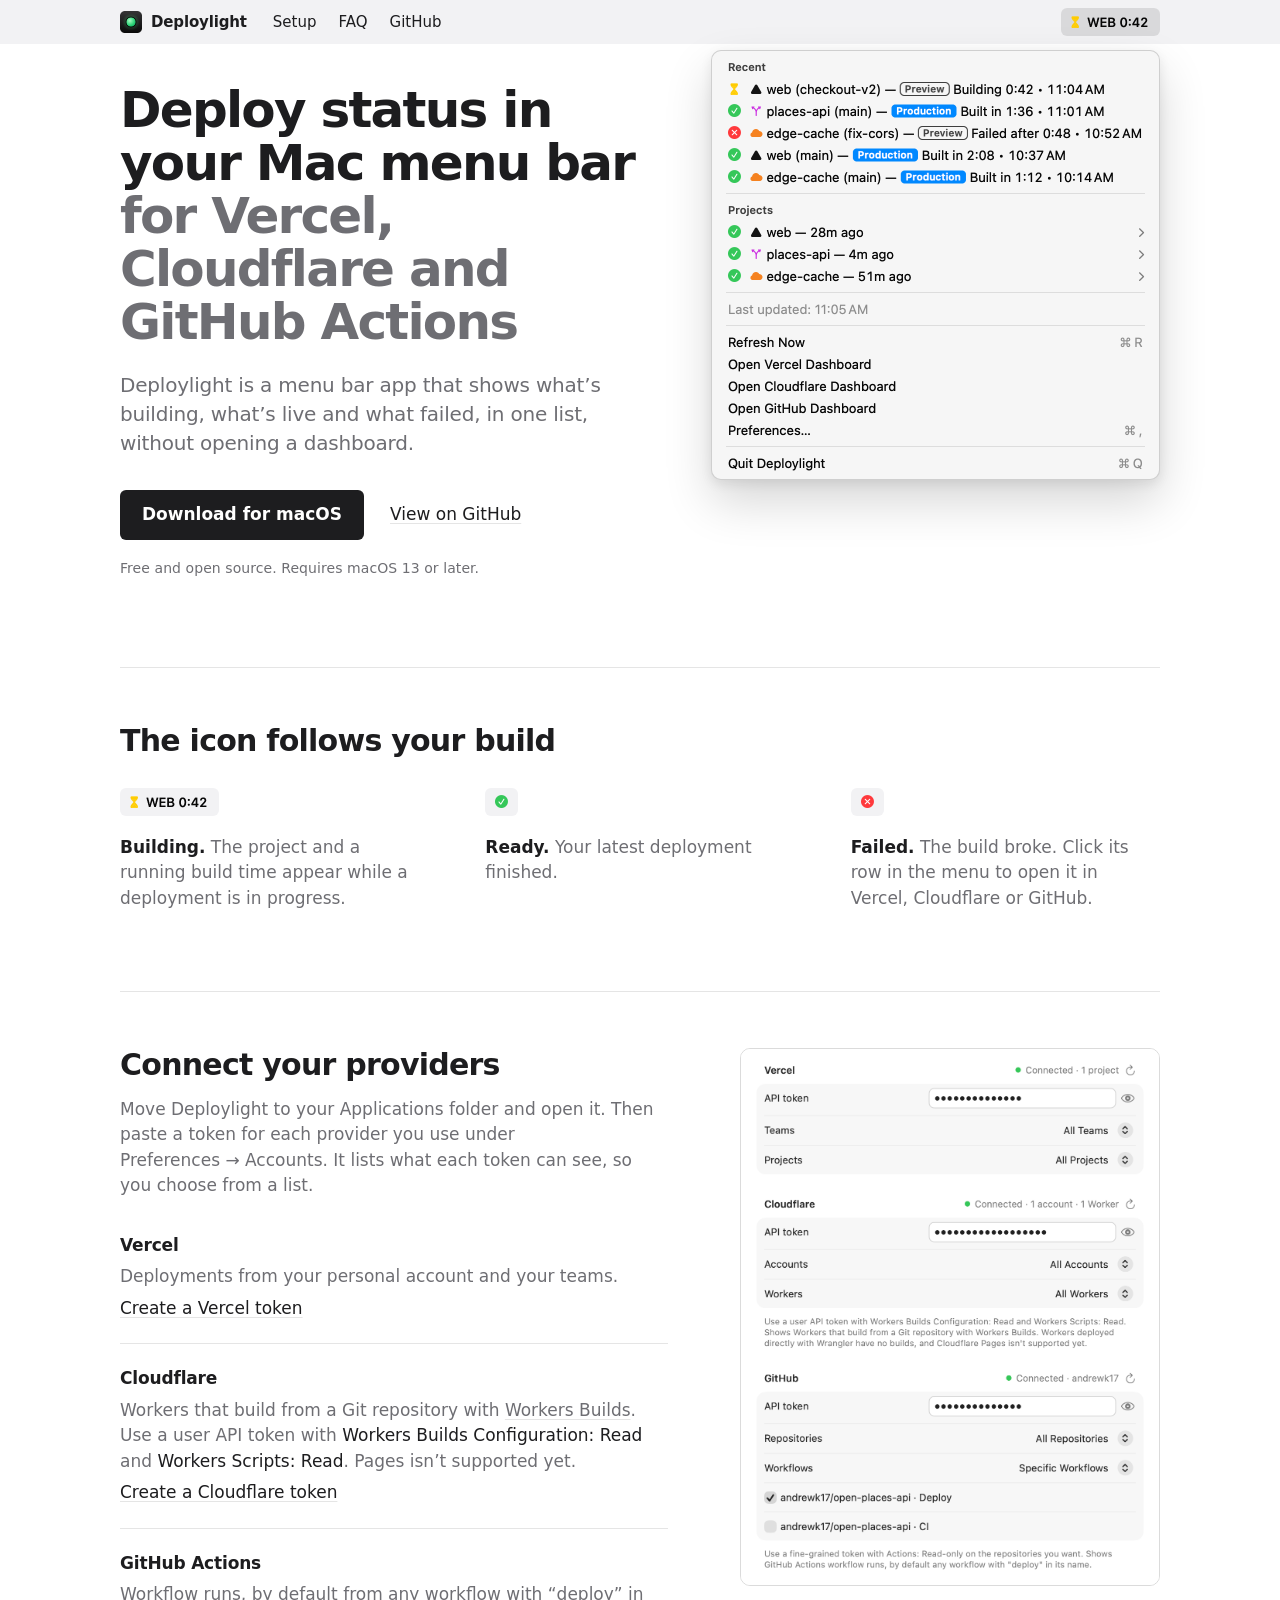
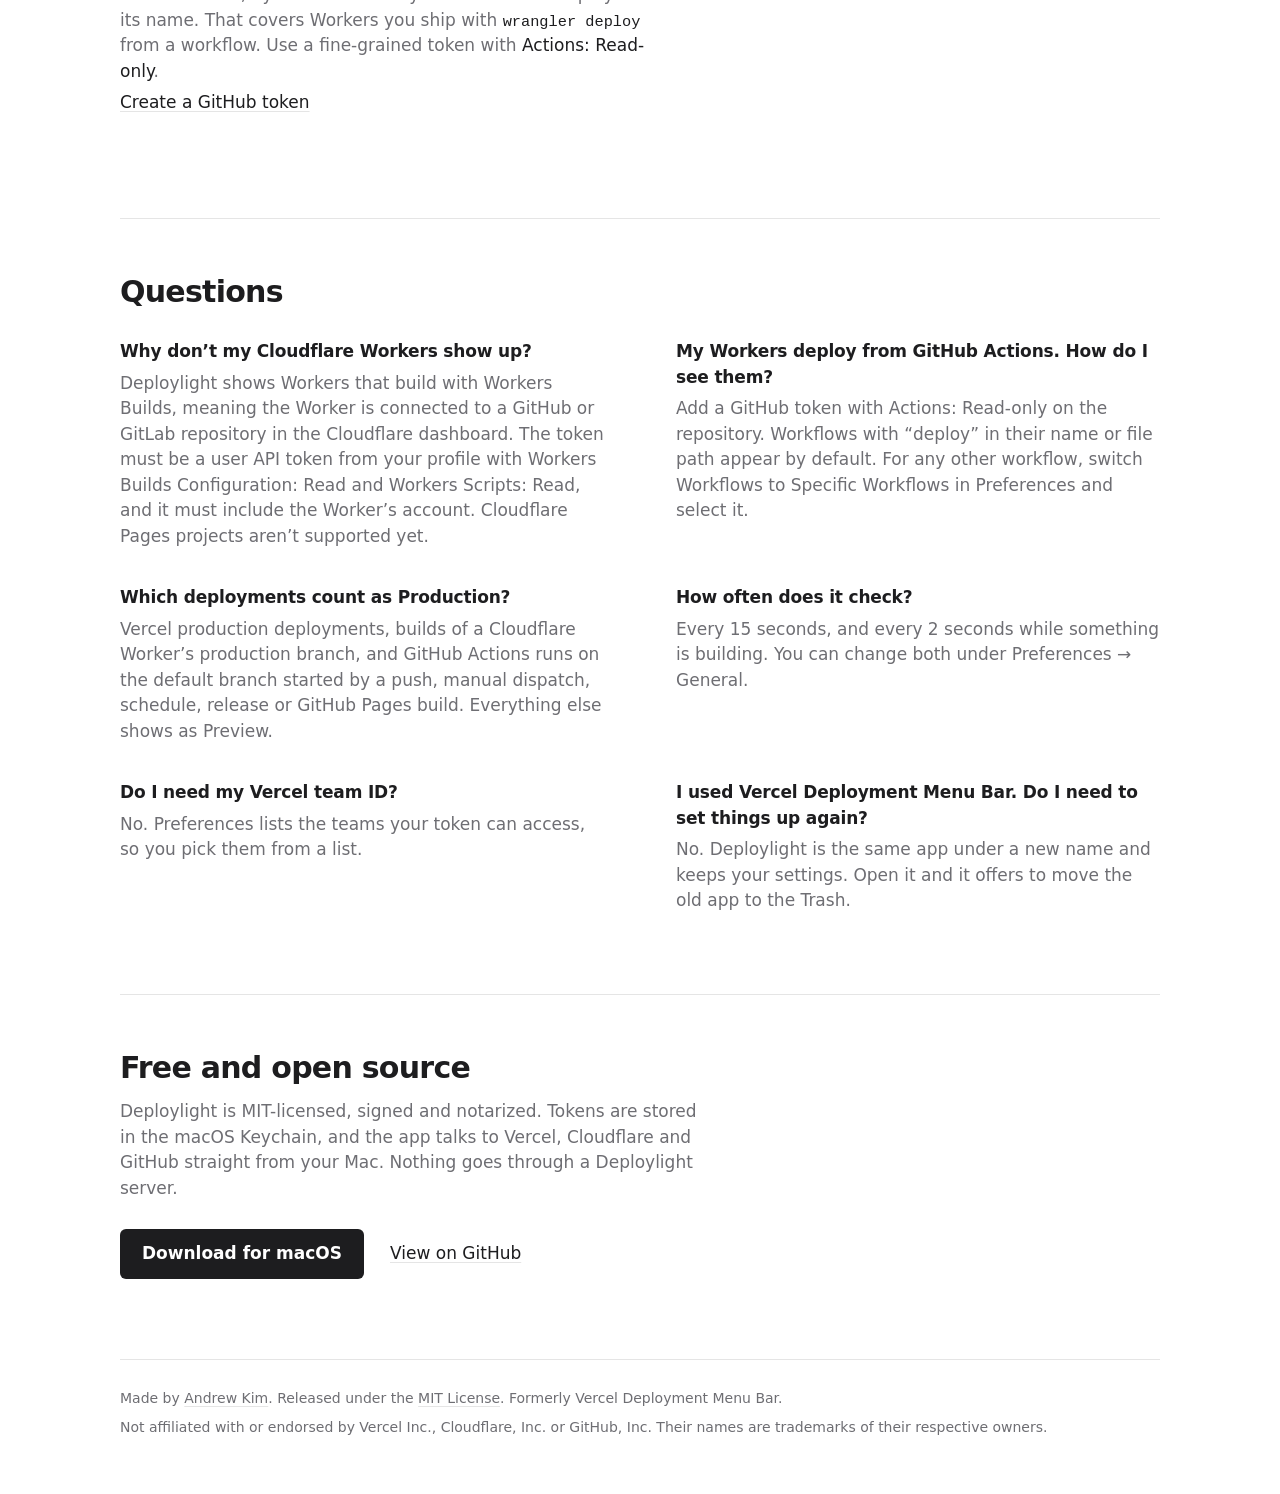
==== commit b10db9cb: "Label GitHub Pages builds on the default branch as Production GitHub runs its own "pages build and d" ====
--- a/docs/index.html
+++ b/docs/index.html
@@ -80,7 +80,7 @@
               "name": "Which deployments count as Production?",
               "acceptedAnswer": {
                 "@type": "Answer",
-                "text": "Vercel production deployments, builds of a Cloudflare Worker’s production branch, and GitHub Actions runs on the default branch started by a push, manual dispatch, schedule or release. Everything else shows as Preview."
+                "text": "Vercel production deployments, builds of a Cloudflare Worker’s production branch, and GitHub Actions runs on the default branch started by a push, manual dispatch, schedule, release or GitHub Pages build. Everything else shows as Preview."
               }
             },
             {
@@ -255,7 +255,7 @@
                     </article>
                     <article>
                         <h3>Which deployments count as Production?</h3>
-                        <p>Vercel production deployments, builds of a Cloudflare Worker’s production branch, and GitHub Actions runs on the default branch started by a push, manual dispatch, schedule or release. Everything else shows as Preview.</p>
+                        <p>Vercel production deployments, builds of a Cloudflare Worker’s production branch, and GitHub Actions runs on the default branch started by a push, manual dispatch, schedule, release or GitHub Pages build. Everything else shows as Preview.</p>
                     </article>
                     <article>
                         <h3>How often does it check?</h3>
--- a/docs/style.css
+++ b/docs/style.css
@@ -429,3 +429,10 @@
         padding: 12px 18px;
     }
 }
+
+@media (max-width: 370px) {
+    /* Too narrow for three links beside the name. GitHub is linked from the hero. */
+    .bar-nav a:last-child {
+        display: none;
+    }
+}
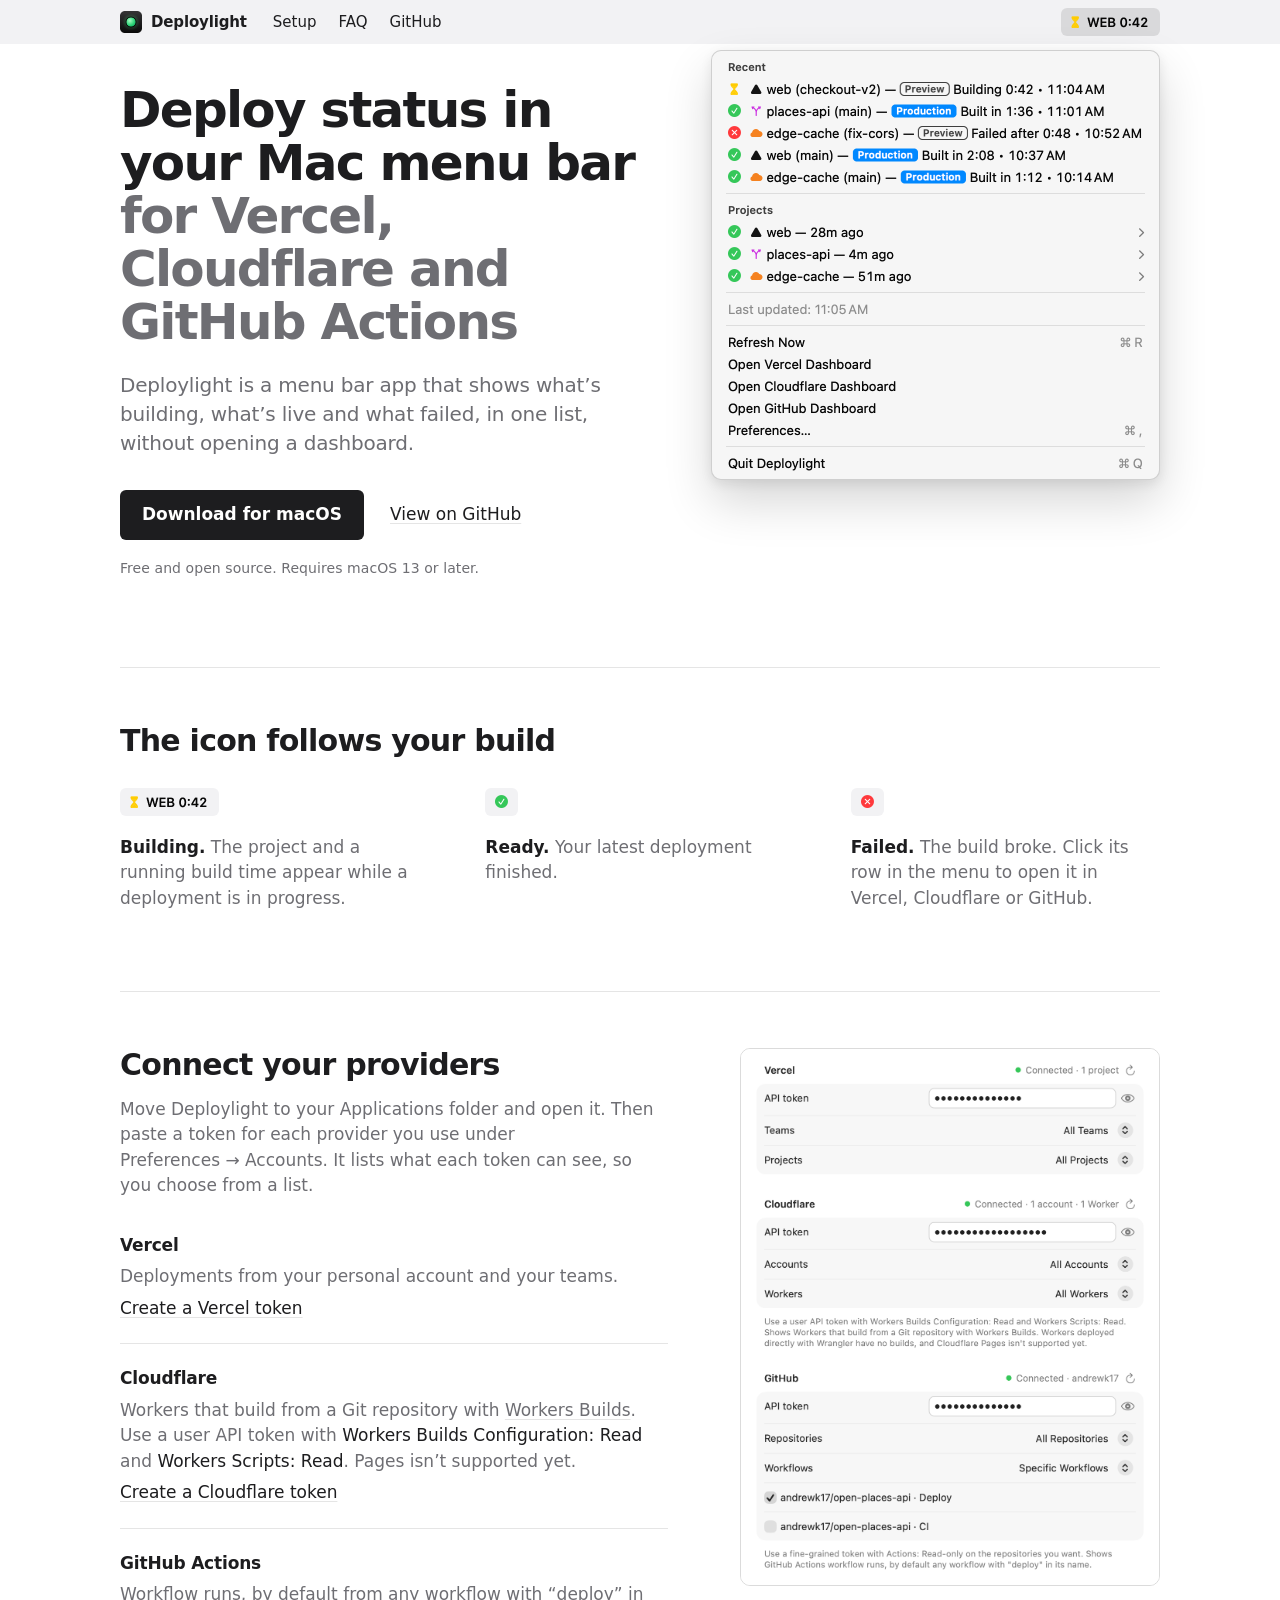
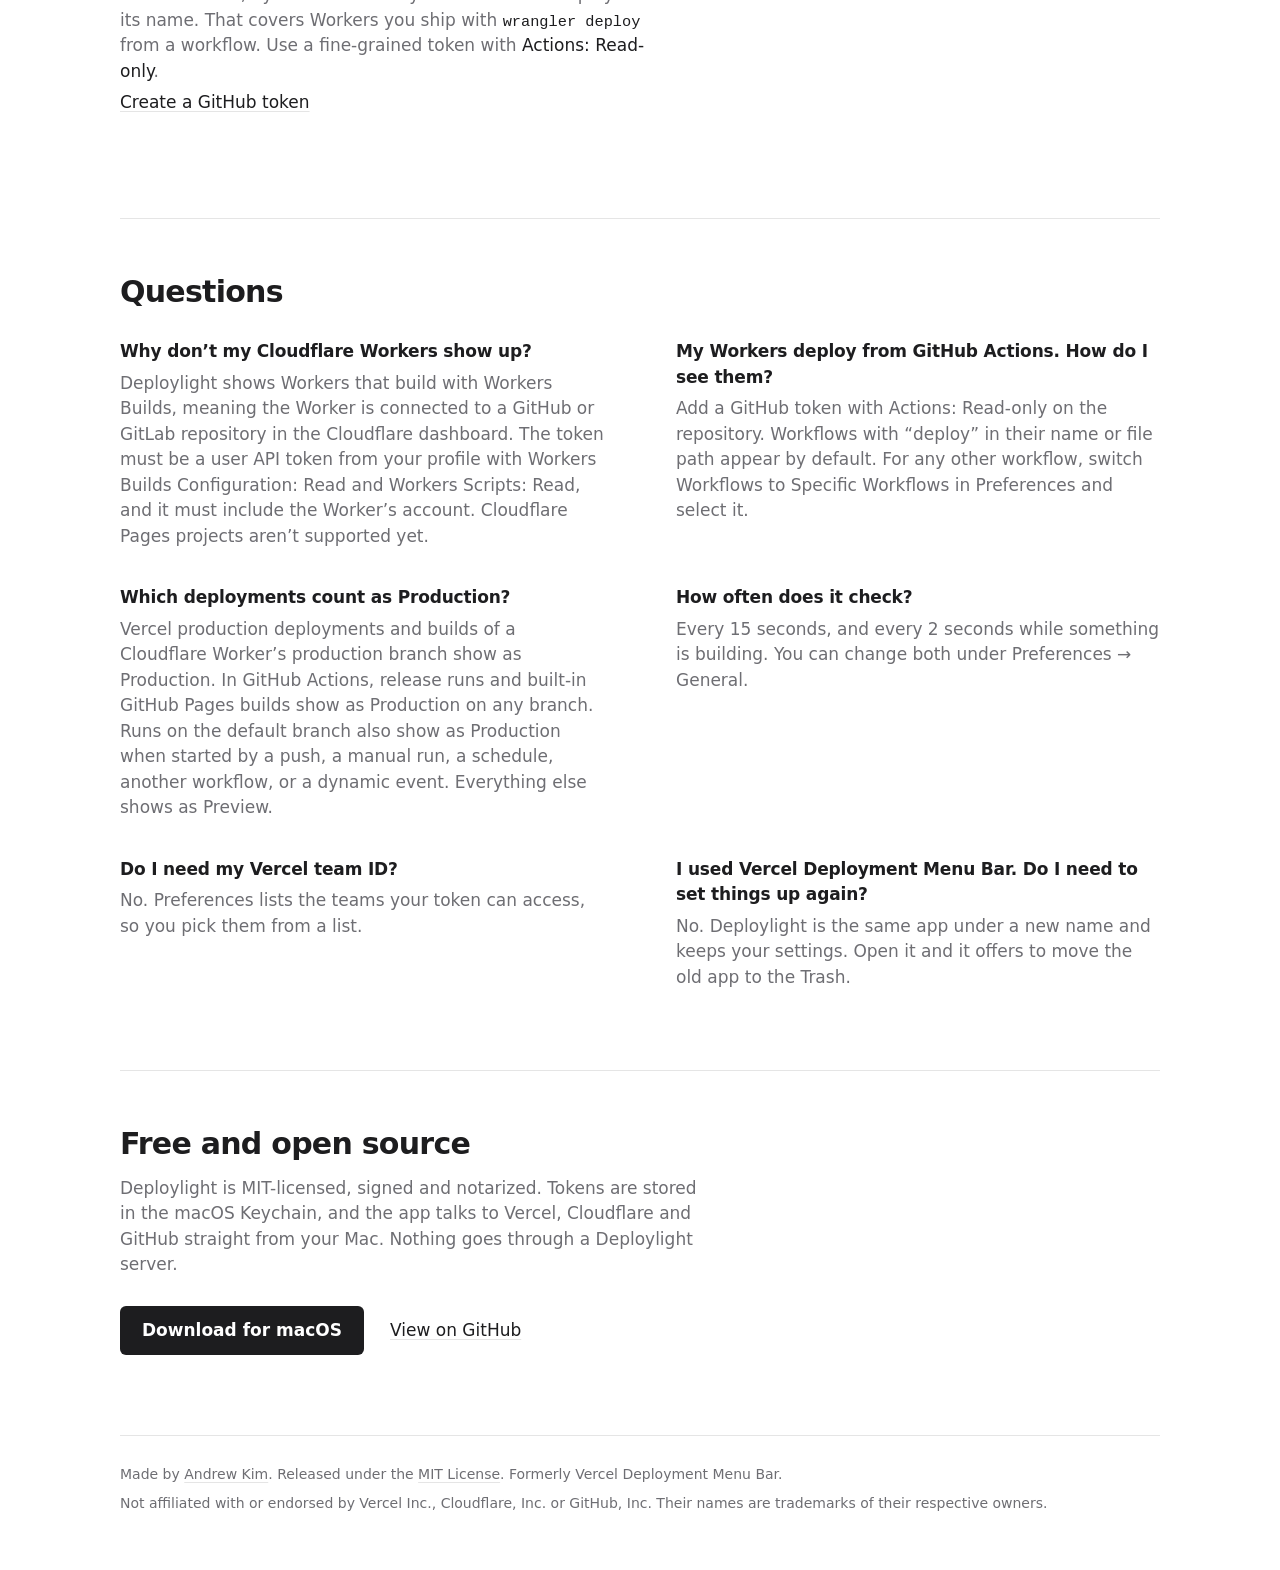
==== commit eae632b1: "Fix GitHub Actions polling and labels for 0.5.0" ====
--- a/docs/index.html
+++ b/docs/index.html
@@ -80,7 +80,7 @@
               "name": "Which deployments count as Production?",
               "acceptedAnswer": {
                 "@type": "Answer",
-                "text": "Vercel production deployments, builds of a Cloudflare Worker’s production branch, and GitHub Actions runs on the default branch started by a push, manual dispatch, schedule, release or GitHub Pages build. Everything else shows as Preview."
+                "text": "Vercel production deployments and builds of a Cloudflare Worker’s production branch show as Production. In GitHub Actions, release runs and built-in GitHub Pages builds show as Production on any branch. Runs on the default branch also show as Production when started by a push, a manual run, a schedule, another workflow, or a dynamic event. Everything else shows as Preview."
               }
             },
             {
@@ -255,7 +255,7 @@
                     </article>
                     <article>
                         <h3>Which deployments count as Production?</h3>
-                        <p>Vercel production deployments, builds of a Cloudflare Worker’s production branch, and GitHub Actions runs on the default branch started by a push, manual dispatch, schedule, release or GitHub Pages build. Everything else shows as Preview.</p>
+                        <p>Vercel production deployments and builds of a Cloudflare Worker’s production branch show as Production. In GitHub Actions, release runs and built-in GitHub Pages builds show as Production on any branch. Runs on the default branch also show as Production when started by a push, a manual run, a schedule, another workflow, or a dynamic event. Everything else shows as Preview.</p>
                     </article>
                     <article>
                         <h3>How often does it check?</h3>
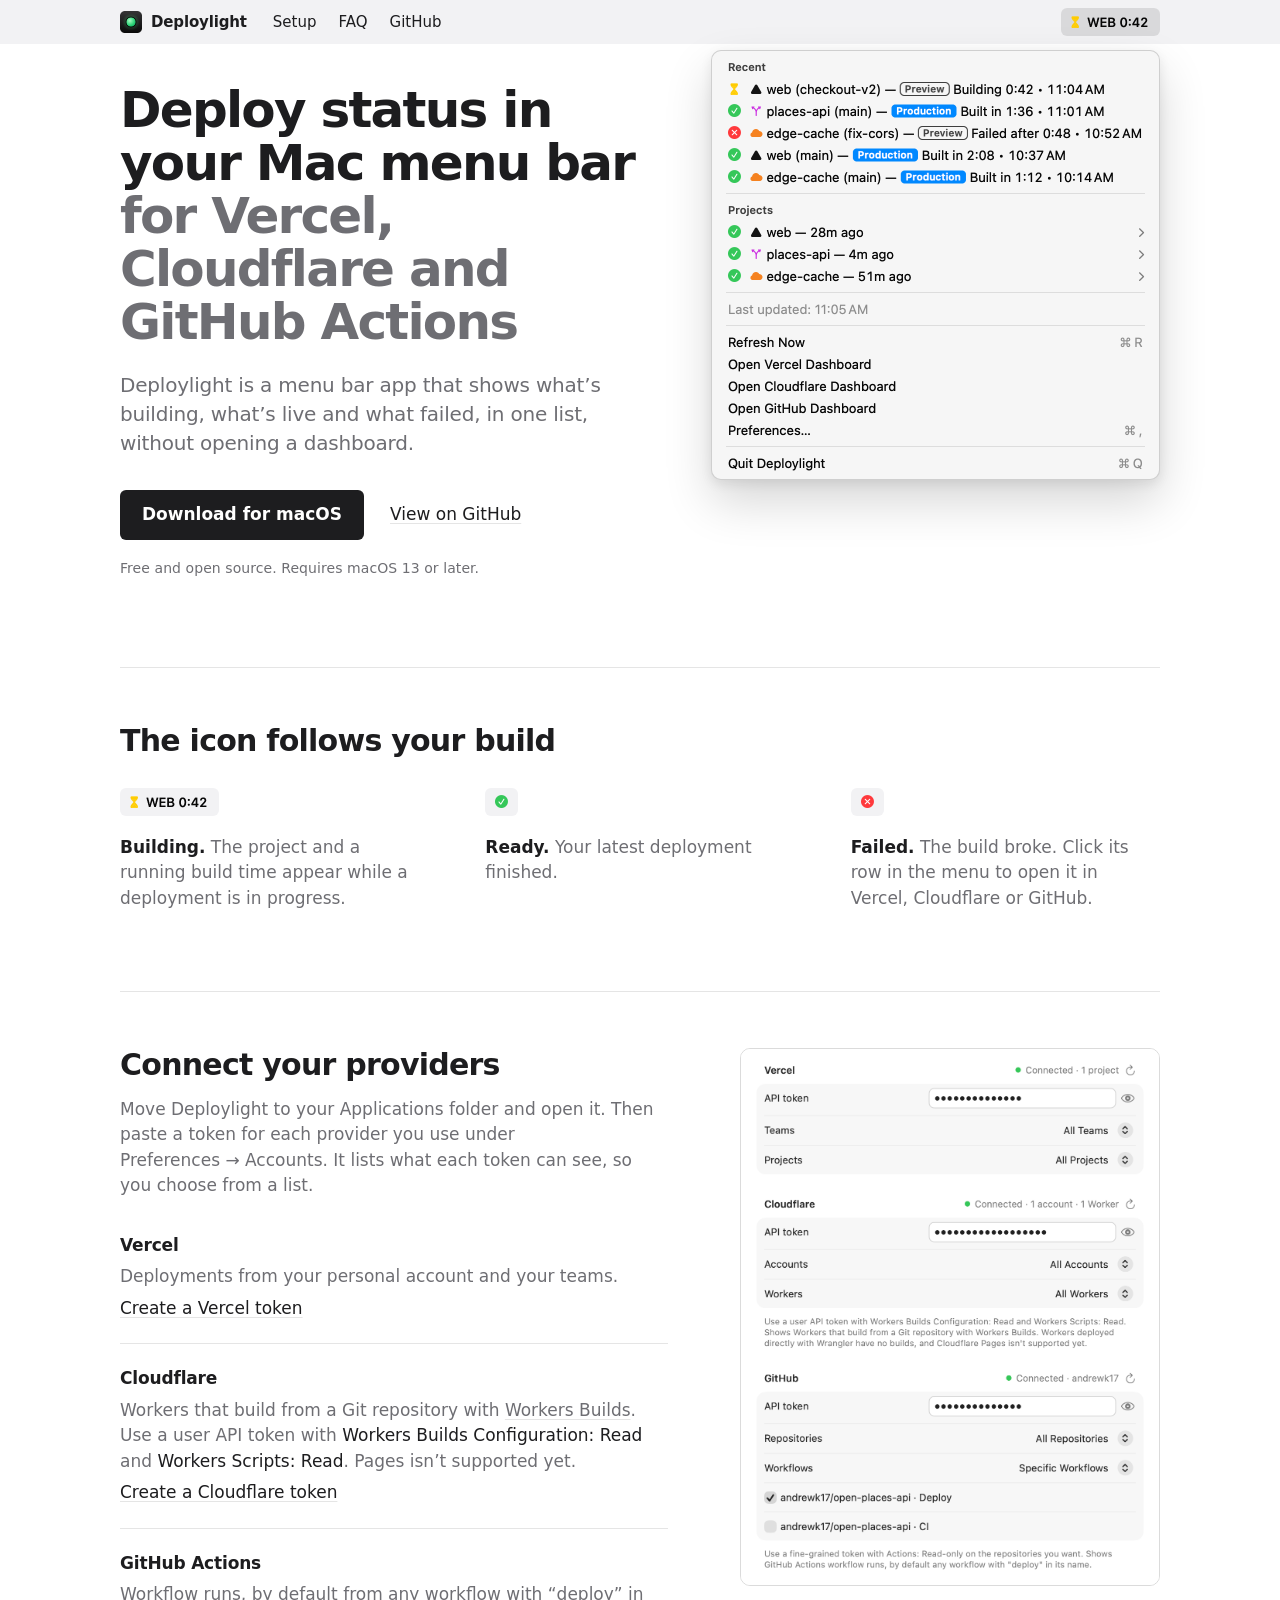
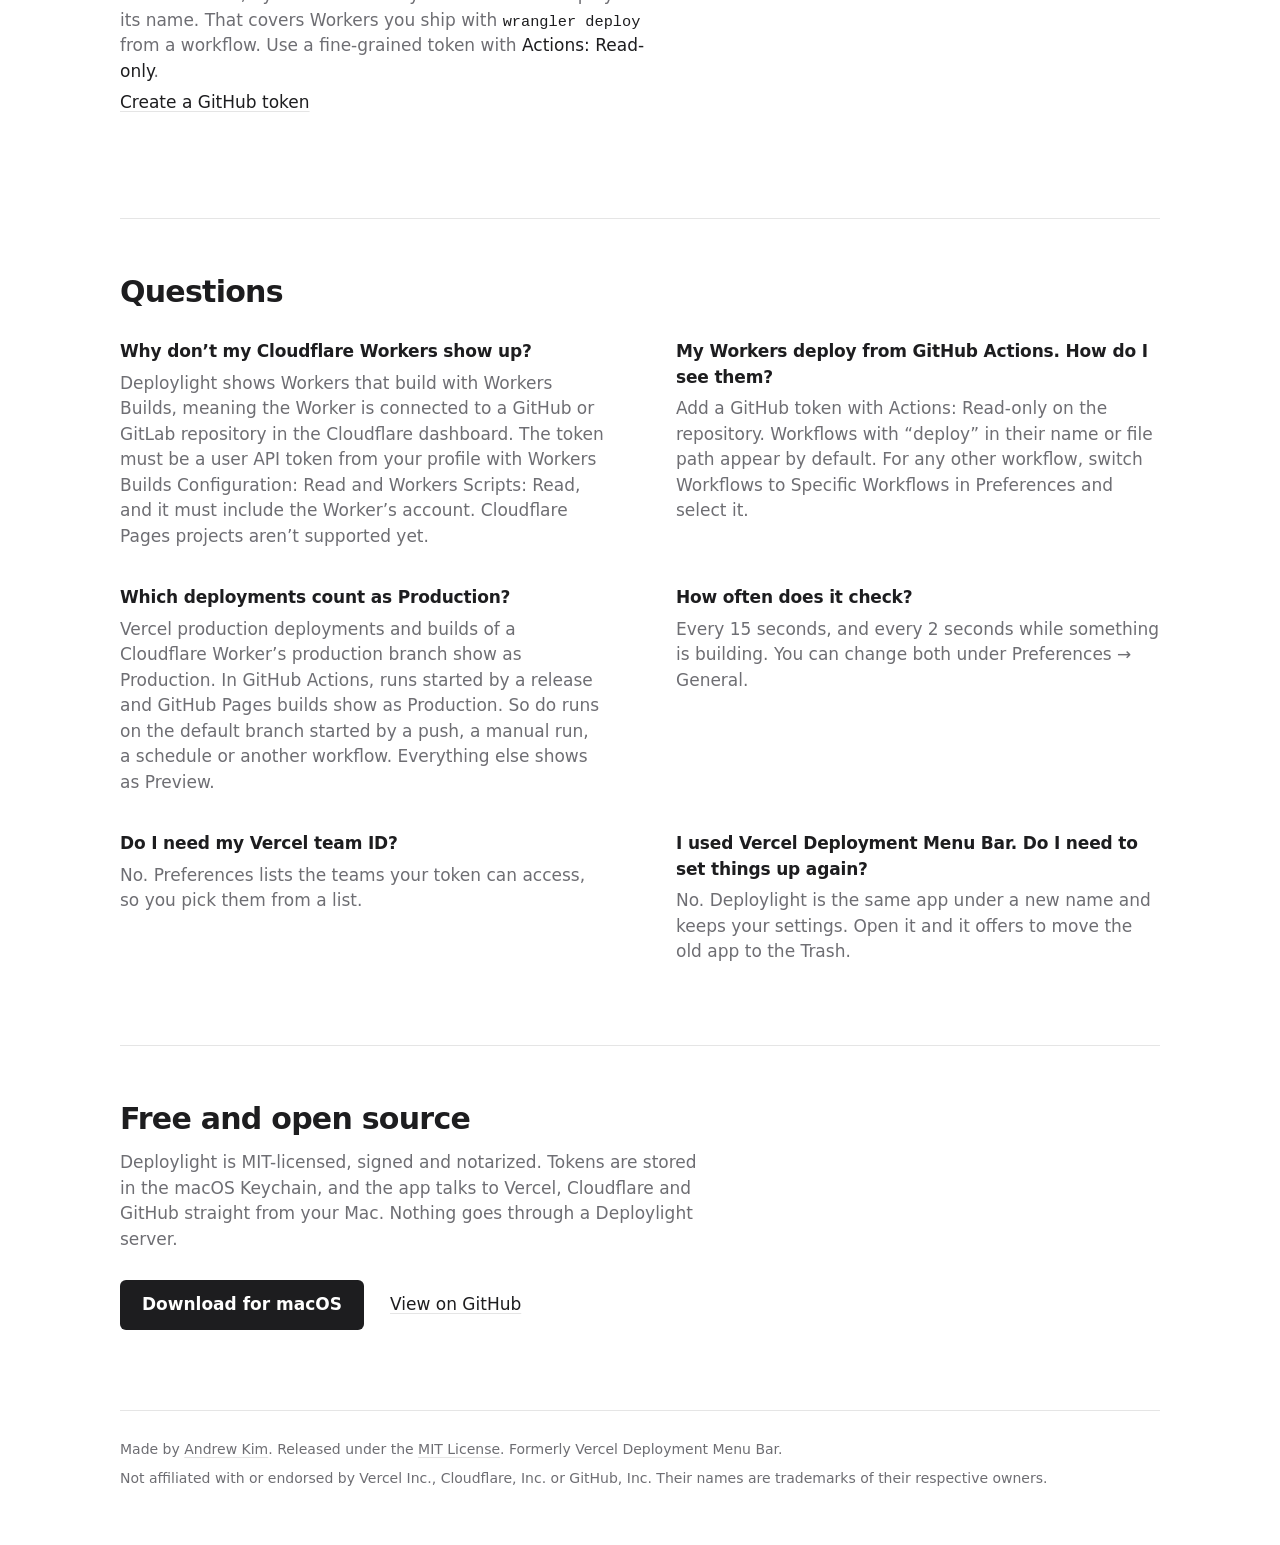
==== commit 5c3a97de: "Treat only Pages builds as Production among built-in workflows Also word the rule and the 0.5.0 note" ====
--- a/docs/index.html
+++ b/docs/index.html
@@ -80,7 +80,7 @@
               "name": "Which deployments count as Production?",
               "acceptedAnswer": {
                 "@type": "Answer",
-                "text": "Vercel production deployments and builds of a Cloudflare Worker’s production branch show as Production. In GitHub Actions, release runs and built-in GitHub Pages builds show as Production on any branch. Runs on the default branch also show as Production when started by a push, a manual run, a schedule, another workflow, or a dynamic event. Everything else shows as Preview."
+                "text": "Vercel production deployments and builds of a Cloudflare Worker’s production branch show as Production. In GitHub Actions, runs started by a release and GitHub Pages builds show as Production. So do runs on the default branch started by a push, a manual run, a schedule or another workflow. Everything else shows as Preview."
               }
             },
             {
@@ -255,7 +255,7 @@
                     </article>
                     <article>
                         <h3>Which deployments count as Production?</h3>
-                        <p>Vercel production deployments and builds of a Cloudflare Worker’s production branch show as Production. In GitHub Actions, release runs and built-in GitHub Pages builds show as Production on any branch. Runs on the default branch also show as Production when started by a push, a manual run, a schedule, another workflow, or a dynamic event. Everything else shows as Preview.</p>
+                        <p>Vercel production deployments and builds of a Cloudflare Worker’s production branch show as Production. In GitHub Actions, runs started by a release and GitHub Pages builds show as Production. So do runs on the default branch started by a push, a manual run, a schedule or another workflow. Everything else shows as Preview.</p>
                     </article>
                     <article>
                         <h3>How often does it check?</h3>
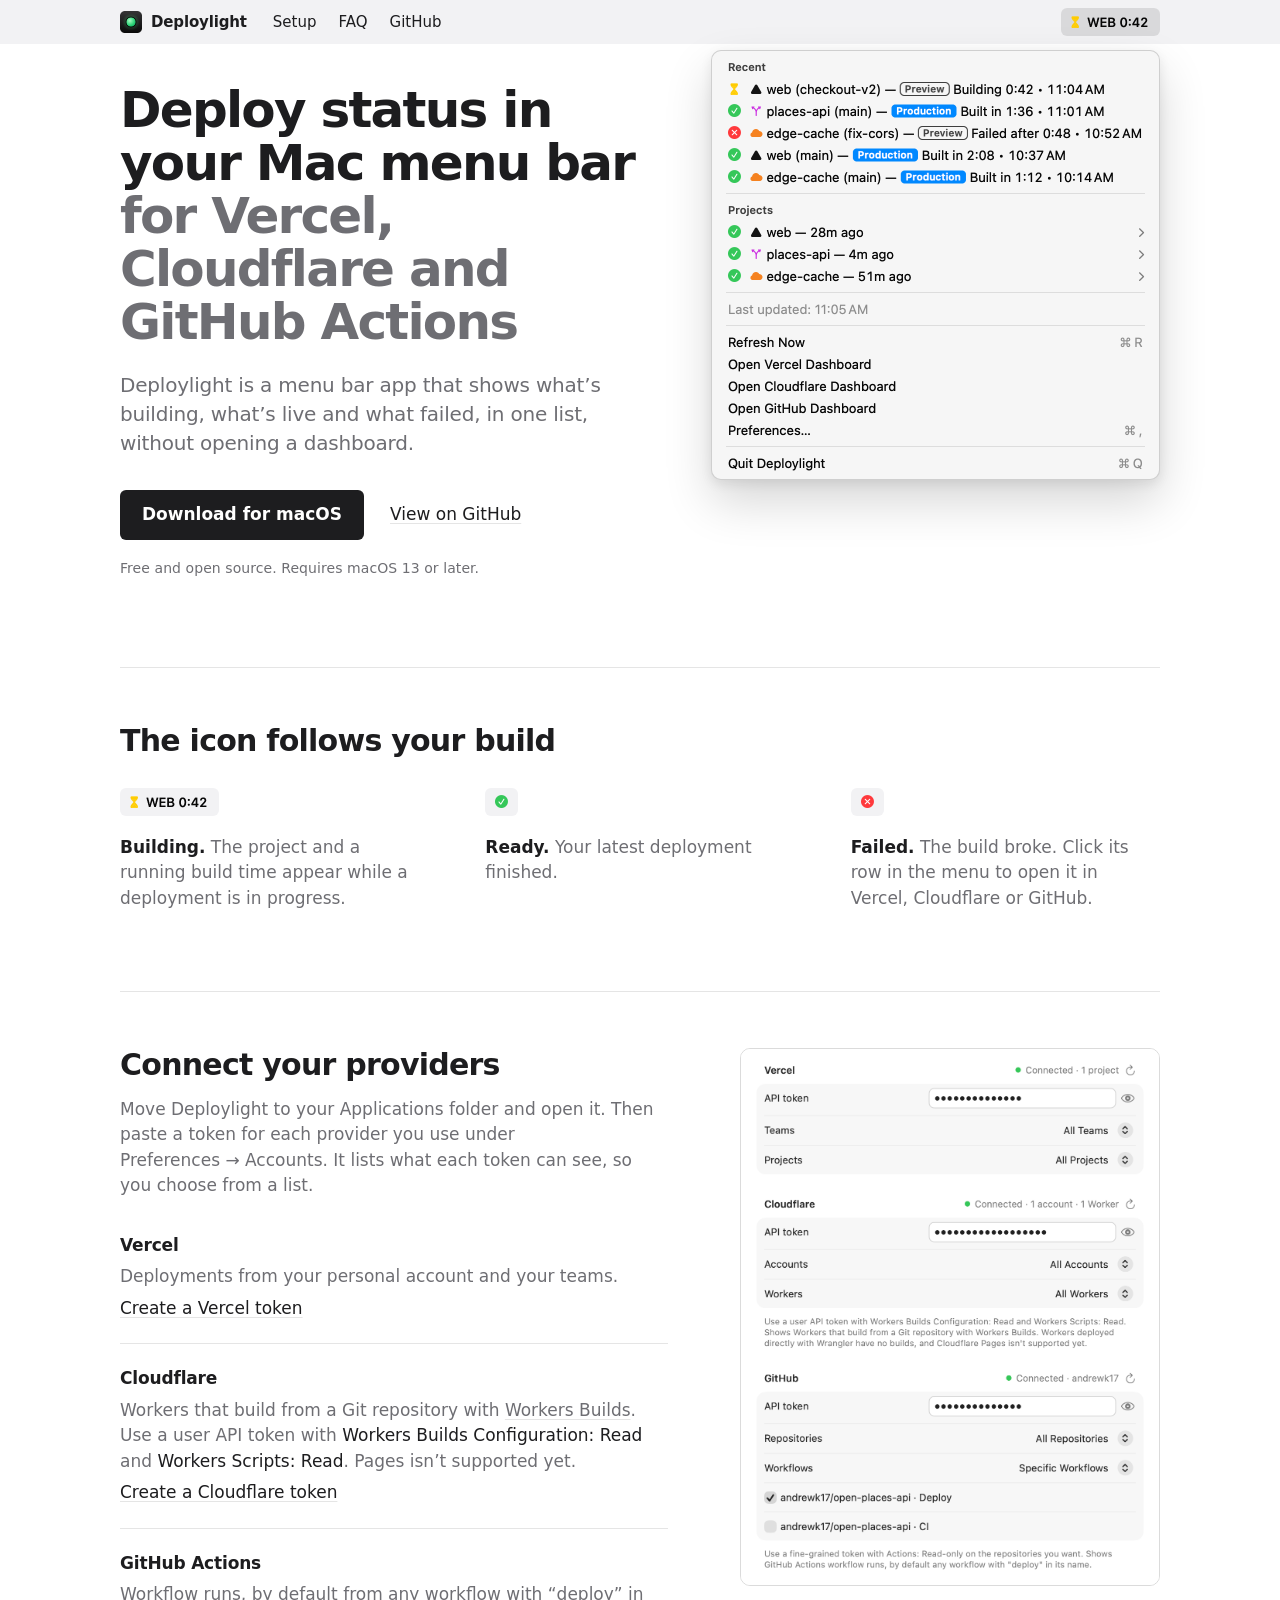
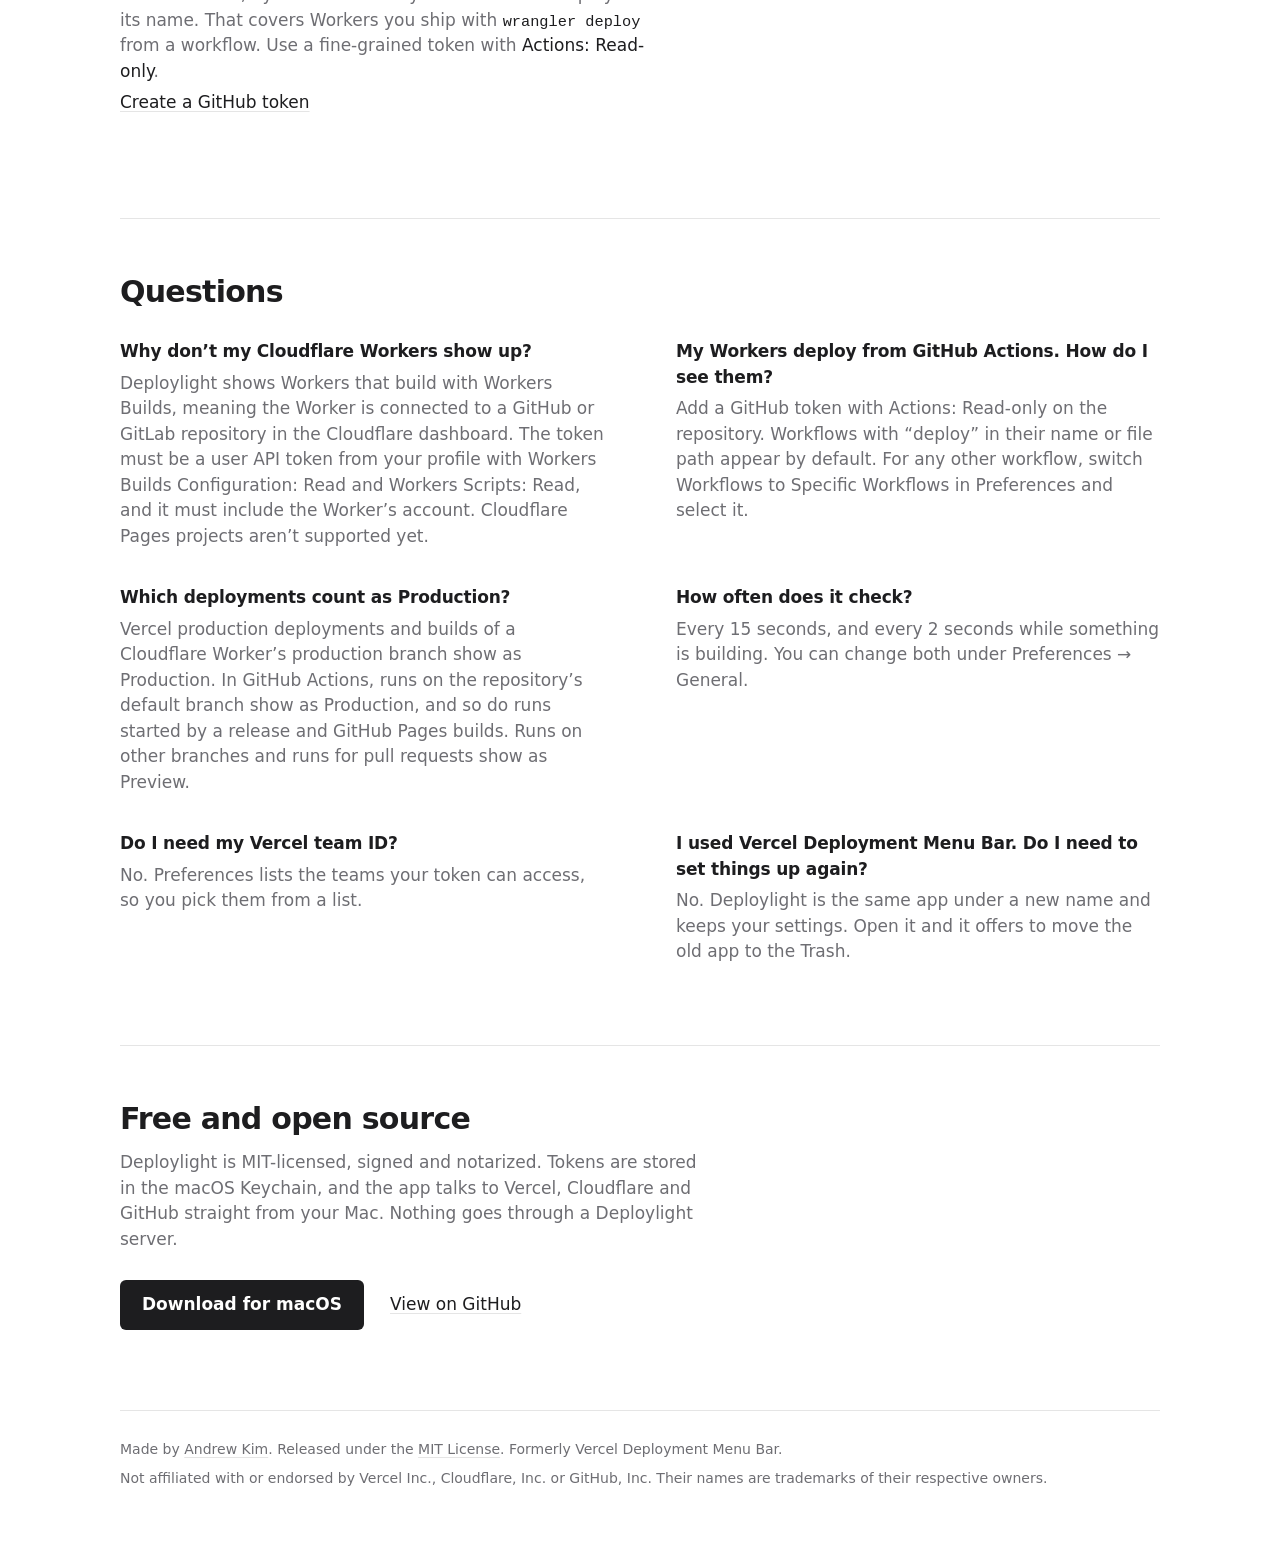
==== commit d444a034: "Address GitHub Actions review findings" ====
--- a/docs/index.html
+++ b/docs/index.html
@@ -80,7 +80,7 @@
               "name": "Which deployments count as Production?",
               "acceptedAnswer": {
                 "@type": "Answer",
-                "text": "Vercel production deployments and builds of a Cloudflare Worker’s production branch show as Production. In GitHub Actions, runs started by a release and GitHub Pages builds show as Production. So do runs on the default branch started by a push, a manual run, a schedule or another workflow. Everything else shows as Preview."
+                "text": "Vercel production deployments and builds of a Cloudflare Worker’s production branch show as Production. In GitHub Actions, runs on the repository’s default branch show as Production, and so do runs started by a release and GitHub Pages builds. Runs on other branches and runs for pull requests show as Preview."
               }
             },
             {
@@ -255,7 +255,7 @@
                     </article>
                     <article>
                         <h3>Which deployments count as Production?</h3>
-                        <p>Vercel production deployments and builds of a Cloudflare Worker’s production branch show as Production. In GitHub Actions, runs started by a release and GitHub Pages builds show as Production. So do runs on the default branch started by a push, a manual run, a schedule or another workflow. Everything else shows as Preview.</p>
+                        <p>Vercel production deployments and builds of a Cloudflare Worker’s production branch show as Production. In GitHub Actions, runs on the repository’s default branch show as Production, and so do runs started by a release and GitHub Pages builds. Runs on other branches and runs for pull requests show as Preview.</p>
                     </article>
                     <article>
                         <h3>How often does it check?</h3>
